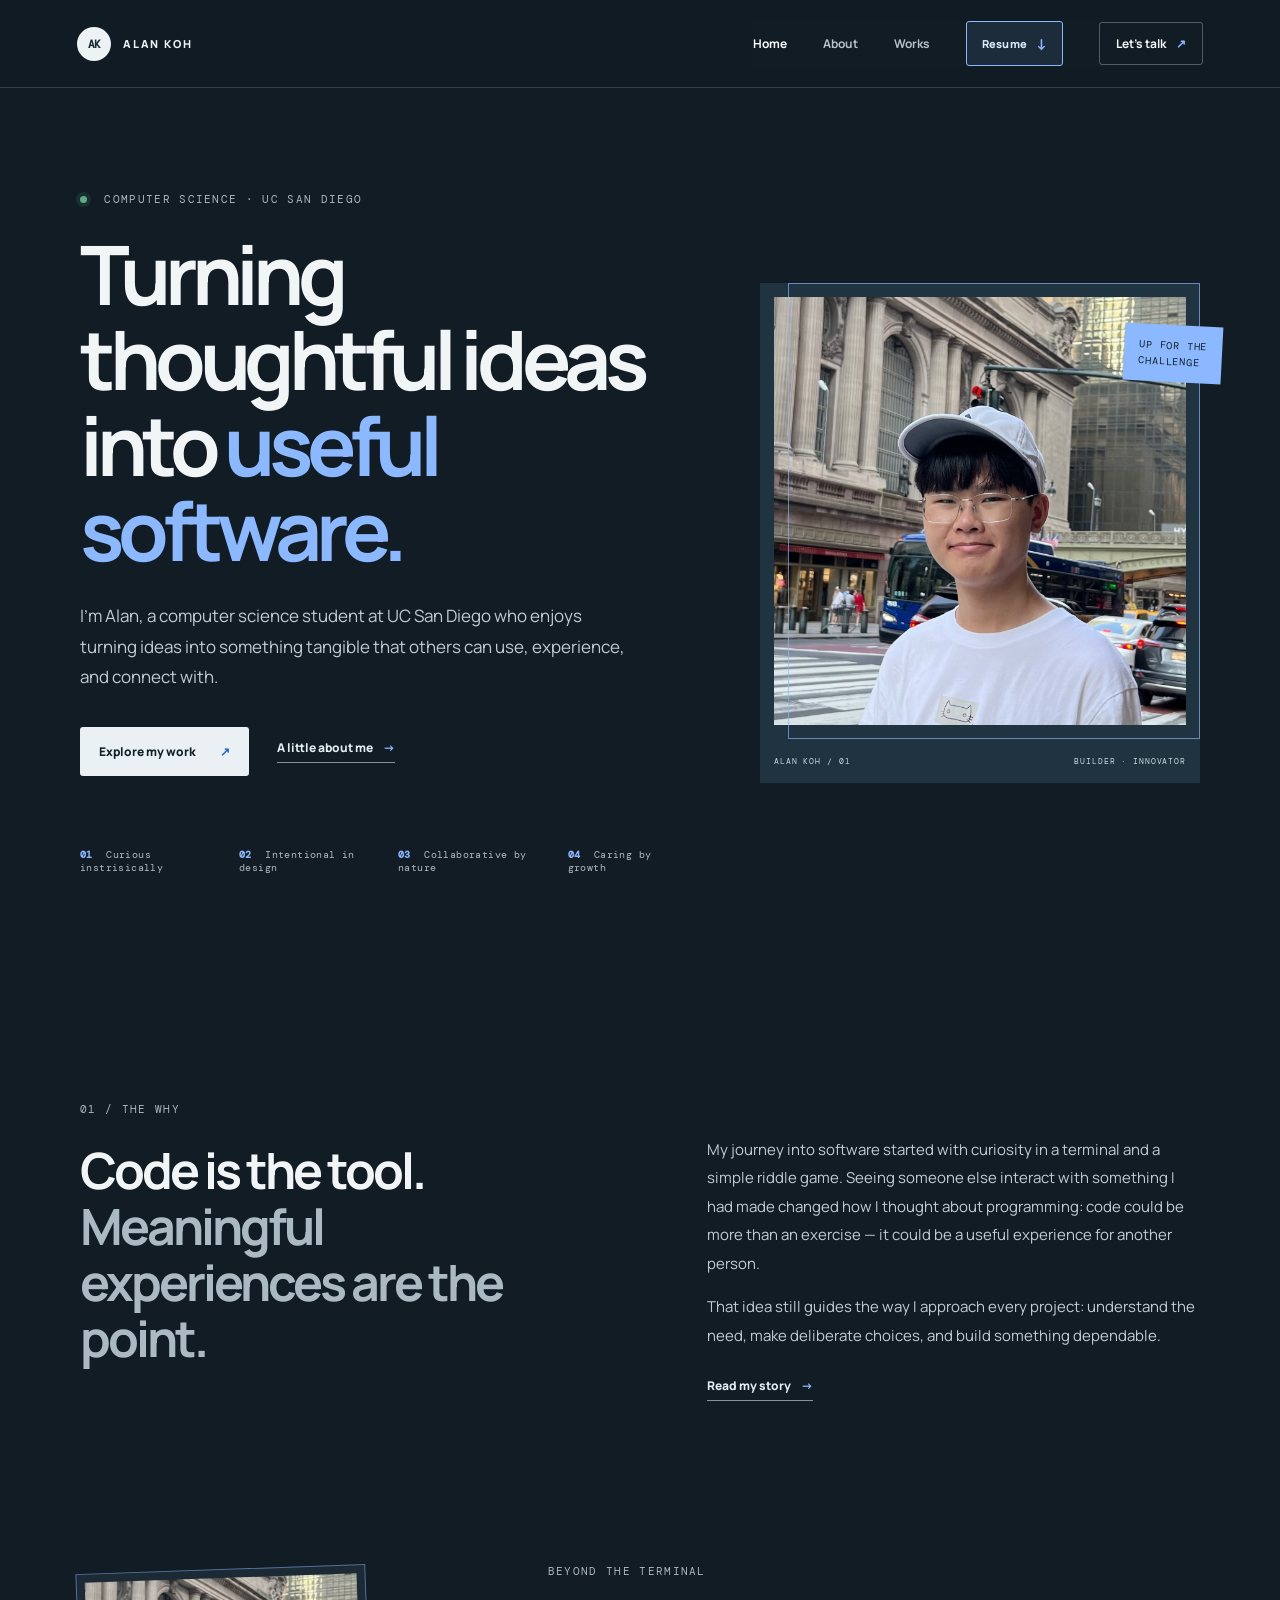
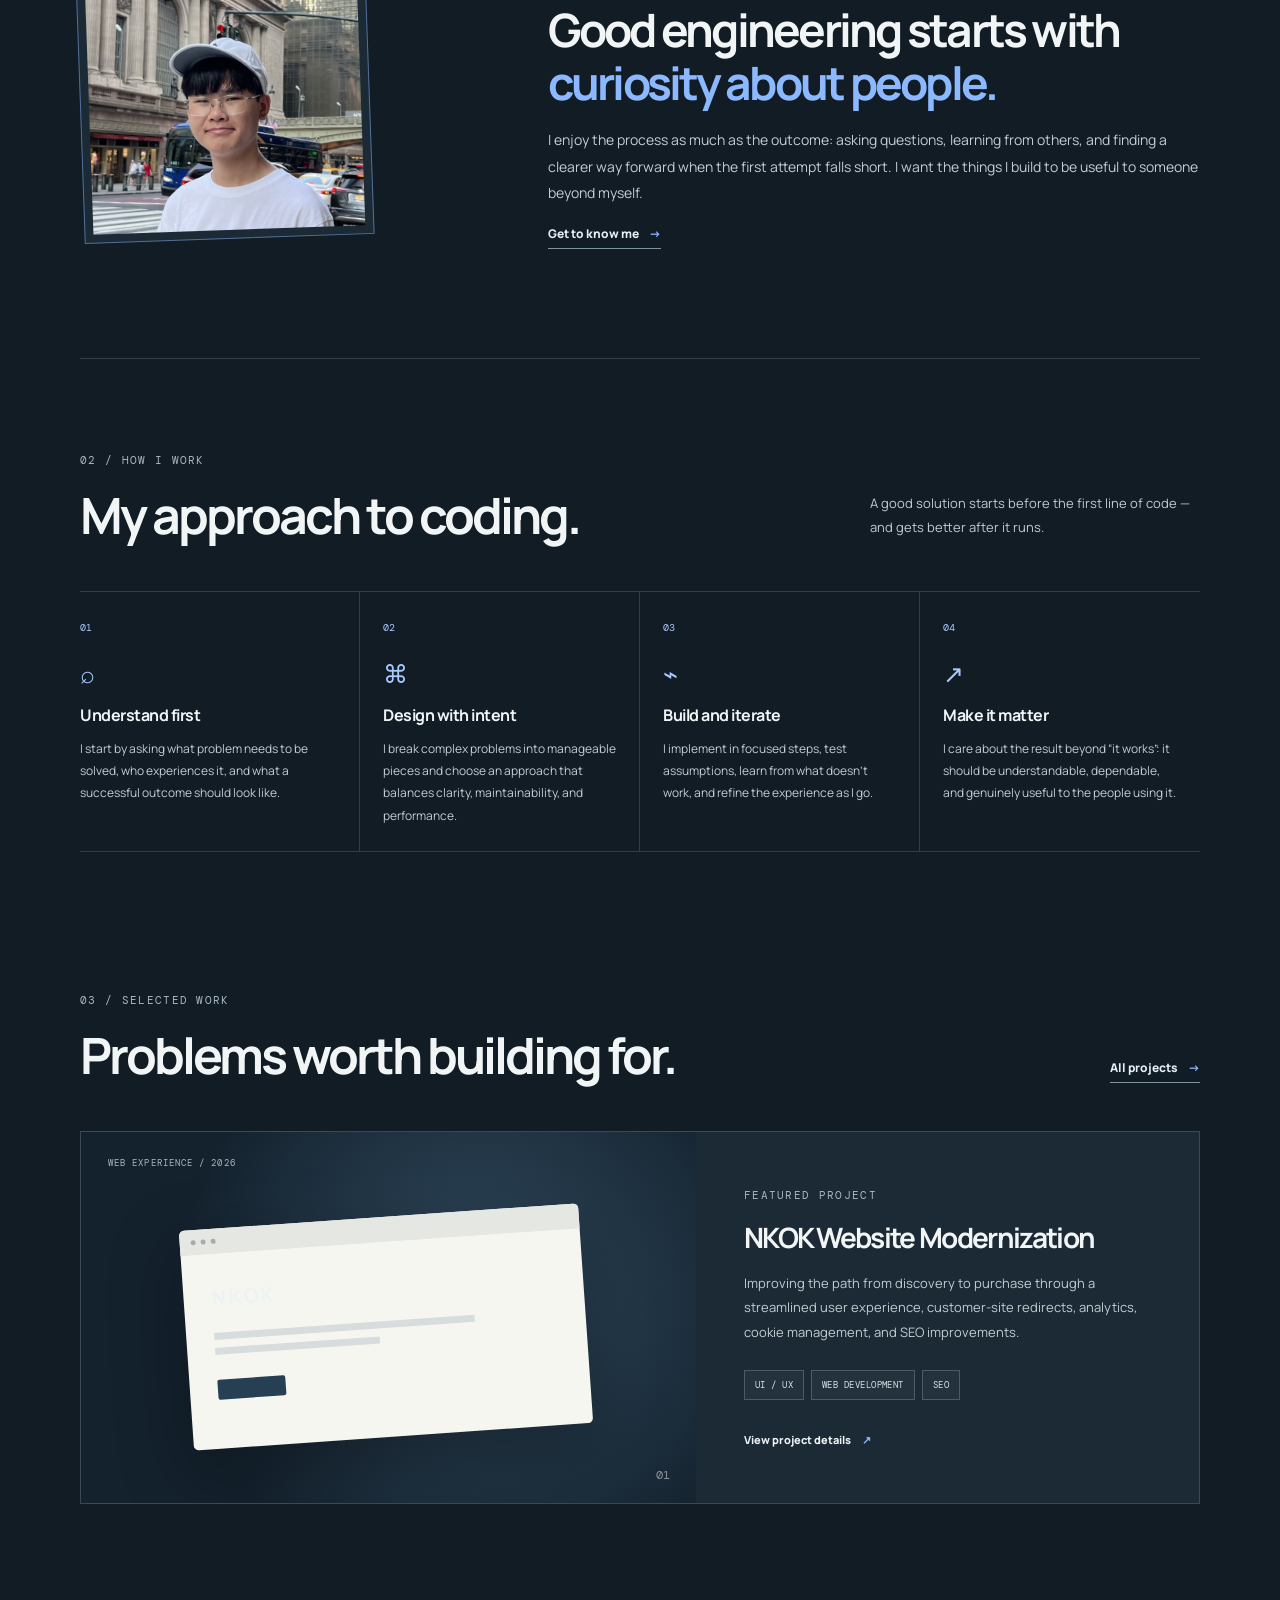
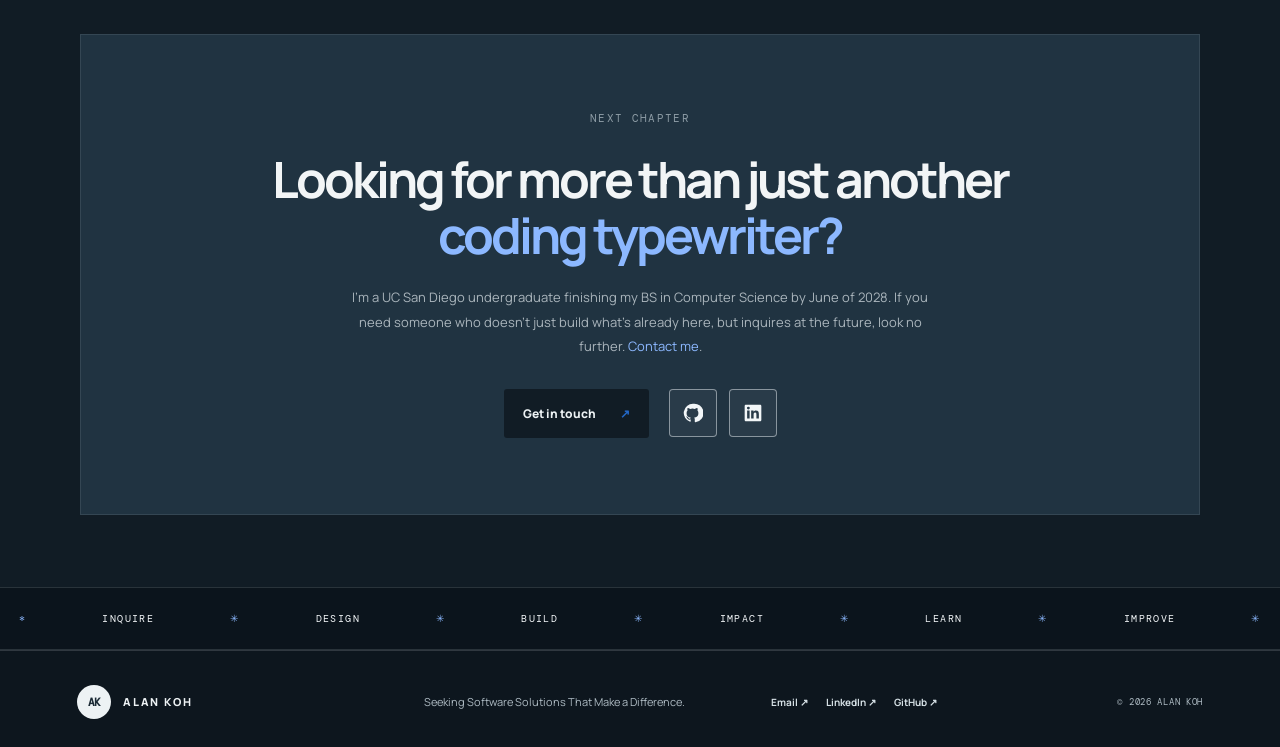
==== index.html @ 373a8d0a "Add files via upload" ====
<!doctype html>
<html lang="en">
<head>
  <meta charset="utf-8">
  <meta name="viewport" content="width=device-width, initial-scale=1">
  <meta name="description" content="Alan Koh — Computer Science student building thoughtful, useful software. Explore selected projects, approach, and experience.">
  <meta name="theme-color" content="#101820">
  <title>Alan Koh — Software Engineer</title>
  <link rel="preconnect" href="https://fonts.googleapis.com">
  <link rel="preconnect" href="https://fonts.gstatic.com" crossorigin>
  <link href="https://fonts.googleapis.com/css2?family=DM+Mono:wght@400;500&family=Manrope:wght@400;500;600;700;800&display=swap" rel="stylesheet">
  <link rel="stylesheet" href="assets/style.css">
  <script defer src="assets/site.js"></script>
</head>
<body>
  <div class="site-shell">
    <header class="site-header">
      <a class="wordmark" href="index.html" aria-label="Alan Koh home"><span class="wordmark-mark">AK</span><span>ALAN KOH</span></a>
      <button class="menu-toggle" aria-label="Toggle navigation" aria-expanded="false"><span></span><span></span></button>
      <nav class="main-nav" aria-label="Main navigation">
        <a class="active" href="index.html">Home</a>
        <a href="about.html">About</a>
        <a href="works.html">Works</a>
        <a class="nav-resume" href="assets/documents/Alan-Koh-Resume.pdf" target="_blank" rel="noreferrer">Resume <span>↓</span></a><a class="nav-contact" href="mailto:alankoh1122@outlook.com">Let’s talk <span>↗</span></a>
      </nav>
    </header>

    <main>
      <section class="hero section-wrap">
        <div class="hero-copy">
          <p class="eyebrow"><span class="status-dot"></span> COMPUTER SCIENCE · UC SAN DIEGO</p>
          <h1>Turning thoughtful ideas into <span class="accent-text">useful software.</span></h1>
          <p class="hero-lede">I’m Alan, a computer science student at UC San Diego who enjoys turning ideas into something tangible that others can use, experience, and connect with.</p>
          <div class="hero-actions">
            <a class="button button-primary" href="works.html">Explore my work <span>↗</span></a>
            <a class="text-link" href="about.html">A little about me <span>→</span></a>
          </div>
          <div class="hero-meta">
            <span><b>01</b> Curious instrisically</span>
            <span><b>02</b> Intentional in design</span>
            <span><b>03</b> Collaborative by nature</span>
            <span><b>04</b> Caring by growth</span>
          </div>
        </div>
        <div class="hero-portrait" aria-label="Portrait of Alan Koh">
          <img src="assets/images/profile.jpeg" alt="Alan Koh, Portrait" fetchpriority="high">
          <div class="portrait-frame"></div>
          <div class="portrait-caption"><span>ALAN KOH / 01</span><span>BUILDER · INNOVATOR</span></div>
          <div class="portrait-stamp">UP FOR THE<br>CHALLENGE</div>
        </div>
      </section>

      <section class="section-wrap intro-grid">
        <div><p class="eyebrow">01 / THE WHY</p><h2>Code is the tool.<br><span class="muted">Meaningful experiences are the point.</span></h2></div>
        <div class="intro-copy"><p>My journey into software started with curiosity in a terminal and a simple riddle game. Seeing someone else interact with something I had made changed how I thought about programming: code could be more than an exercise — it could be a useful experience for another person.</p><p>That idea still guides the way I approach every project: understand the need, make deliberate choices, and build something dependable.</p><a class="text-link" href="about.html">Read my story <span>→</span></a></div>
      </section>

      <section class="section-wrap character-strip">
        <div class="character-photo"><img src="assets/images/profile.jpeg" alt="Alan Koh, portrait" loading="lazy"></div>
        <div class="character-copy"><p class="eyebrow">BEYOND THE TERMINAL</p><h2>Good engineering starts with <span class="accent-text">curiosity about people.</span></h2><p>I enjoy the process as much as the outcome: asking questions, learning from others, and finding a clearer way forward when the first attempt falls short. I want the things I build to be useful to someone beyond myself.</p><a class="text-link" href="about.html">Get to know me <span>→</span></a></div>
      </section>

      <section class="section-wrap approach-section">
        <div class="section-heading"><div><p class="eyebrow">02 / HOW I WORK</p><h2>My approach to coding.</h2></div><p class="section-note">A good solution starts before the first line of code — and gets better after it runs.</p></div>
        <div class="approach-grid">
          <article class="approach-card"><span class="step-number">01</span><div class="step-icon">⌕</div><h3>Understand first</h3><p>I start by asking what problem needs to be solved, who experiences it, and what a successful outcome should look like.</p></article>
          <article class="approach-card"><span class="step-number">02</span><div class="step-icon">⌘</div><h3>Design with intent</h3><p>I break complex problems into manageable pieces and choose an approach that balances clarity, maintainability, and performance.</p></article>
          <article class="approach-card"><span class="step-number">03</span><div class="step-icon">⌁</div><h3>Build and iterate</h3><p>I implement in focused steps, test assumptions, learn from what doesn’t work, and refine the experience as I go.</p></article>
          <article class="approach-card"><span class="step-number">04</span><div class="step-icon">↗</div><h3>Make it matter</h3><p>I care about the result beyond “it works”: it should be understandable, dependable, and genuinely useful to the people using it.</p></article>
        </div>
      </section>

      <section class="section-wrap featured-section">
        <div class="section-heading"><div><p class="eyebrow">03 / SELECTED WORK</p><h2>Problems worth building for.</h2></div><a class="text-link" href="works.html">All projects <span>→</span></a></div>
        <a class="featured-project" href="works.html#nkok">
          <div class="project-visual visual-nkok"><span class="visual-label">WEB EXPERIENCE / 2026</span><div class="browser-window"><div class="browser-bar"><i></i><i></i><i></i></div><div class="browser-content"><span class="browser-logo">NKOK</span><div class="browser-line"></div><div class="browser-line short"></div><div class="browser-button"></div></div></div><span class="visual-index">01</span></div>
          <div class="featured-copy"><p class="eyebrow">FEATURED PROJECT</p><h3>NKOK Website Modernization</h3><p>Improving the path from discovery to purchase through a streamlined user experience, customer-site redirects, analytics, cookie management, and SEO improvements.</p><div class="tag-row"><span>UI / UX</span><span>WEB DEVELOPMENT</span><span>SEO</span></div><span class="project-cta">View project details <b>↗</b></span></div>
        </a>
      </section>

      <section class="section-wrap closing-cta">
        <p class="eyebrow">NEXT CHAPTER</p>
        <h2>Looking for more than just another <span class="accent-text">coding typewriter?</span></h2>
        <p>I'm a UC San Diego undergraduate finishing my BS in Computer Science by June of 2028. If you need someone who doesn't just build what's already here, but inquires at the future, look no further. <span class="accent-text">Contact me</span>.</p>
        <div class="closing-actions">
          <a class="button button-primary" href="mailto:alankoh1122@outlook.com">Get in touch <span>↗</span></a>
          <a class="social-button" href="https://github.com/TheMining2" target="_blank" rel="noopener noreferrer" aria-label="Visit Alan Koh on GitHub" title="GitHub"><svg viewBox="0 0 24 24" aria-hidden="true"><path d="M12 .9a11.1 11.1 0 0 0-3.51 21.63c.55.1.76-.24.76-.54v-2.08c-3.1.67-3.76-1.32-3.76-1.32-.5-1.28-1.23-1.62-1.23-1.62-1.01-.69.08-.68.08-.68 1.12.08 1.71 1.15 1.71 1.15 1 .1.1 2.01 2.65 1.5.1-.72.39-1.22.7-1.5-2.48-.28-5.09-1.24-5.09-5.53 0-1.22.44-2.22 1.15-3-.12-.28-.5-1.42.11-2.96 0 0 .94-.3 3.05 1.15a10.6 10.6 0 0 1 5.55 0c2.11-1.45 3.05-1.15 3.05-1.15.61 1.54.23 2.68.11 2.96.72.78 1.15 1.78 1.15 3 0 4.3-2.61 5.24-5.1 5.52.4.35.75 1.03.75 2.08v3.08c0 .3.2.65.77.54A11.1 11.1 0 0 0 12 .9Z"/></svg></a>
          <a class="social-button" href="https://www.linkedin.com/in/alankoh-b17782332/" target="_blank" rel="noopener noreferrer" aria-label="Visit Alan Koh on LinkedIn" title="LinkedIn"><svg viewBox="0 0 24 24" aria-hidden="true"><path d="M20.45 2H3.55C2.69 2 2 2.68 2 3.52v16.96c0 .84.69 1.52 1.55 1.52h16.9c.86 0 1.55-.68 1.55-1.52V3.52c0-.84-.69-1.52-1.55-1.52ZM7.93 18.7H4.96V9.14h2.97v9.56ZM6.45 7.83a1.72 1.72 0 1 1 .02-3.44 1.72 1.72 0 0 1-.02 3.44ZM19.04 18.7h-2.96v-4.65c0-1.11-.02-2.54-1.55-2.54-1.55 0-1.79 1.21-1.79 2.46v4.73H9.78V9.14h2.84v1.31h.04c.4-.75 1.36-1.55 2.8-1.55 3 0 3.58 1.98 3.58 4.56v5.24Z"/></svg></a>
        </div>
      </section>
      <section class="ticker ticker-bottom" aria-label="Areas of interest"><div class="ticker-track"><i>*</i><span>INQUIRE</span><i>✳</i><span>DESIGN</span><i>✳</i><span>BUILD</span><i>✳</i><span>IMPACT</span><i>✳</i><span>LEARN</span><i>✳</i><span>IMPROVE</span><i>✳</i></div></section>
    </main>

    <footer class="site-footer"><a class="wordmark" href="index.html"><span class="wordmark-mark">AK</span><span>ALAN KOH</span></a><p>Seeking Software Solutions That Make a Difference.</p><div class="footer-links"><a href="mailto:alankoh1122@outlook.com">Email ↗</a><a href="https://www.linkedin.com/in/alankoh-b17782332/" target="_blank" rel="noreferrer">LinkedIn ↗</a><a href="https://github.com/TheMining2" target="_blank" rel="noreferrer">GitHub ↗</a></div><small>© <span data-year></span> ALAN KOH</small></footer>
  </div>
</body>
</html>
---- assets/style.css ----
:root{--ink:#101820;--ink-2:#18232d;--paper:#f2f1ed;--paper-2:#e8e8e2;--white:#fffefa;--muted:#777f84;--line:rgba(16,24,32,.14);--blue:#5a9cff;--blue-dark:#2468c7;--mint:#a8d8cc;--mono:"DM Mono",monospace;--sans:"Manrope",sans-serif}
*{box-sizing:border-box}html{scroll-behavior:smooth}body{margin:0;background:var(--paper);color:var(--ink);font-family:var(--sans);-webkit-font-smoothing:antialiased}a{color:inherit;text-decoration:none}.site-shell{overflow:hidden}.site-header{height:88px;padding:0 max(6vw,24px);display:flex;align-items:center;justify-content:space-between;border-bottom:1px solid var(--line);position:relative;z-index:10}.wordmark{display:flex;align-items:center;gap:12px;font-size:11px;font-weight:800;letter-spacing:.17em}.wordmark-mark{width:34px;height:34px;border-radius:50%;display:grid;place-items:center;background:var(--ink);color:var(--white);font-family:var(--mono);font-size:11px;letter-spacing:-.08em}.main-nav{display:flex;align-items:center;gap:36px;font-size:12px;font-weight:700}.main-nav>a{color:#737b80;transition:color .2s}.main-nav>a:hover,.main-nav>a.active{color:var(--ink)}.main-nav .nav-contact{color:var(--ink);border:1px solid var(--line);padding:12px 16px;border-radius:3px}.nav-contact span{color:var(--blue-dark);margin-left:8px}.menu-toggle{display:none;background:none;border:0;padding:8px}.section-wrap{width:min(1120px,88vw);margin-inline:auto}.hero{min-height:650px;padding:104px 0 100px;display:grid;grid-template-columns:1.1fr .9fr;align-items:center;gap:40px}.eyebrow{font:11px var(--mono);letter-spacing:.12em;color:#788187;margin:0 0 26px}.status-dot{display:inline-block;width:7px;height:7px;border-radius:50%;background:#60aa87;margin-right:9px;box-shadow:0 0 0 4px rgba(96,170,135,.13)}h1,h2,h3,p{margin-top:0}.hero h1,.page-hero h1{font-size:clamp(48px,6.6vw,82px);line-height:1.04;letter-spacing:-.075em;font-weight:700;max-width:720px;margin:0 0 28px}.accent-text{color:var(--blue-dark)}.hero-lede,.page-lede{font-size:17px;line-height:1.8;color:#626c72;max-width:550px;margin-bottom:34px}.hero-actions{display:flex;align-items:center;gap:28px}.button{display:inline-flex;align-items:center;gap:24px;padding:16px 19px;font-size:12px;font-weight:800;border-radius:3px;transition:transform .2s,background .2s}.button:hover{transform:translateY(-2px)}.button-primary{background:var(--ink);color:var(--white)}.button-primary span{color:var(--blue)}.text-link{font-size:12px;font-weight:800;border-bottom:1px solid #aab0b2;padding-bottom:6px}.text-link span{color:var(--blue-dark);margin-left:8px}.hero-meta{display:flex;gap:26px;margin-top:72px;color:#81898d;font:10px var(--mono);letter-spacing:.04em}.hero-meta b{color:var(--blue-dark);margin-right:7px}.hero-art{height:410px;position:relative;display:grid;place-items:center;background:var(--ink);border-radius:2px;overflow:hidden}.hero-art:before{content:"";position:absolute;inset:0;background:linear-gradient(135deg,transparent 45%,rgba(90,156,255,.13)),radial-gradient(circle at 50% 50%,#263c4e 0,transparent 55%)}.art-orbit{position:absolute;border:1px solid rgba(168,216,204,.3);border-radius:50%;transform:rotate(-28deg)}.orbit-one{width:290px;height:160px}.orbit-two{width:350px;height:230px;transform:rotate(48deg);border-color:rgba(90,156,255,.38)}.art-core{width:145px;height:145px;border-radius:50%;background:var(--paper);display:flex;flex-direction:column;align-items:center;justify-content:center;z-index:1;box-shadow:0 0 70px rgba(90,156,255,.18)}.art-core span{font-size:42px;letter-spacing:-.1em;font-weight:800}.art-core small{font:8px var(--mono);letter-spacing:.08em;color:#7b858a;margin-top:8px}.art-chip{position:absolute;color:#dbe7f4;border:1px solid rgba(255,255,255,.2);background:rgba(255,255,255,.06);padding:9px 12px;font:10px var(--mono);letter-spacing:.1em;z-index:2}.chip-top{top:48px;left:48px}.chip-right{right:32px;top:48%}.chip-bottom{bottom:42px;left:50px}.art-cross{position:absolute;right:52px;bottom:38px;color:var(--mint);font-size:24px}.ticker{background:var(--ink);color:#dfe8ed;overflow:hidden;padding:19px 0}.ticker-track{display:flex;align-items:center;justify-content:space-around;gap:36px;white-space:nowrap;font:10px var(--mono);letter-spacing:.14em}.ticker i{font-style:normal;color:var(--blue)}.intro-grid{padding:128px 0;display:grid;grid-template-columns:1fr 1fr;gap:12%}.intro-grid h2,.section-heading h2,.closing-cta h2,.about-note h2,.work-end h2{font-size:clamp(34px,4vw,50px);line-height:1.12;letter-spacing:-.06em;margin:0}.muted{color:#a1a8aa}.intro-copy{padding-top:34px}.intro-copy p,.story-body p,.about-note>p{font-size:15px;line-height:1.95;color:#606b71}.intro-copy .text-link{display:inline-block;margin-top:12px}.approach-section{padding:94px 0 116px;border-top:1px solid var(--line)}.section-heading{display:flex;align-items:end;justify-content:space-between;gap:40px;margin-bottom:48px}.section-heading .eyebrow{margin-bottom:20px}.section-note{max-width:330px;color:#788187;font-size:13px;line-height:1.8;margin:0 0 4px}.approach-grid{display:grid;grid-template-columns:repeat(4,1fr);border-top:1px solid var(--line);border-bottom:1px solid var(--line)}.approach-card{position:relative;padding:28px 23px 32px 0;min-height:250px;border-right:1px solid var(--line)}.approach-card:not(:first-child){padding-left:23px}.approach-card:last-child{border-right:0}.step-number{font:10px var(--mono);color:var(--blue-dark)}.step-icon{font-size:25px;color:var(--blue-dark);margin:30px 0 18px}.approach-card h3{font-size:16px;letter-spacing:-.03em;margin-bottom:12px}.approach-card p{font-size:12px;line-height:1.85;color:#737d82;margin:0}.featured-section{padding:25px 0 130px}.featured-project{display:grid;grid-template-columns:1.1fr .9fr;background:var(--white);border:1px solid var(--line);transition:transform .25s,box-shadow .25s}.featured-project:hover{transform:translateY(-4px);box-shadow:0 18px 50px rgba(16,24,32,.08)}.project-visual,.work-art{min-height:360px;position:relative;overflow:hidden;background:#172735}.visual-label{position:absolute;top:25px;left:27px;color:#a8b7c3;font:9px var(--mono);letter-spacing:.12em}.visual-index{position:absolute;right:26px;bottom:20px;color:rgba(255,255,255,.5);font:12px var(--mono)}.visual-nkok{background:radial-gradient(circle at 65% 45%,#314b60,#14222e 68%)}.browser-window{position:absolute;width:65%;height:220px;left:17%;top:23%;background:#f6f6f1;border-radius:5px;box-shadow:0 24px 70px rgba(0,0,0,.35);transform:rotate(-4deg)}.browser-bar{height:25px;background:#e5e7e3;border-radius:5px 5px 0 0;display:flex;align-items:center;gap:5px;padding-left:11px}.browser-bar i{width:5px;height:5px;border-radius:50%;background:#a6adae}.browser-content{padding:30px 28px}.browser-logo{font-size:20px;font-weight:800;letter-spacing:.12em}.browser-line{height:7px;width:76%;background:#d7dddc;margin-top:22px}.browser-line.short{width:48%;margin-top:8px}.browser-button{width:68px;height:20px;background:#263f52;margin-top:25px;border-radius:2px}.featured-copy{padding:56px 48px;display:flex;flex-direction:column;align-items:flex-start;justify-content:center}.featured-copy .eyebrow{margin-bottom:16px}.featured-copy h3{font-size:28px;letter-spacing:-.06em;margin-bottom:15px}.featured-copy>p:not(.eyebrow){font-size:13px;line-height:1.9;color:#6f797e}.tag-row{display:flex;flex-wrap:wrap;gap:7px;margin:12px 0 28px}.tag-row span,.skill-pills span{font:9px var(--mono);letter-spacing:.05em;padding:8px 10px;border:1px solid var(--line);color:#667177}.project-cta{font-size:11px;font-weight:800;margin-top:4px}.project-cta b{color:var(--blue-dark);margin-left:9px}.closing-cta{background:var(--ink);color:var(--white);padding:76px 8%;margin-bottom:100px;text-align:center}.closing-cta .eyebrow{color:#8d9ca5}.closing-cta h2{max-width:750px;margin:0 auto 22px}.closing-cta .accent-text{color:var(--blue)}.closing-cta>p:not(.eyebrow){max-width:590px;margin:0 auto 30px;color:#aab5bc;font-size:13px;line-height:1.9}.closing-cta .button{background:var(--paper);color:var(--ink)}.site-footer{border-top:1px solid var(--line);padding:34px max(6vw,24px) 28px;display:grid;grid-template-columns:1fr 1fr 1fr auto;align-items:center;gap:20px}.site-footer>p{font-size:11px;color:#8a9295;margin:0}.footer-links{display:flex;gap:18px;font-size:10px;font-weight:700}.footer-links a:hover{color:var(--blue-dark)}.site-footer small{font:9px var(--mono);color:#92999b;letter-spacing:.08em}
.page-hero{padding:110px 0 90px;border-bottom:1px solid var(--line)}.page-hero h1{font-size:clamp(54px,7vw,88px);margin-bottom:24px}.page-lede{max-width:610px;margin-bottom:0}.about-story{padding:110px 0;display:grid;grid-template-columns:.55fr 1.45fr;gap:12%}.story-mark{font-size:74px;letter-spacing:-.12em;font-weight:800;color:var(--blue-dark);margin:50px 0 20px}.story-mark span{color:#a4b4bb}.mono-note{font:10px/1.8 var(--mono);letter-spacing:.1em;color:#8a9499}.story-body h2{font-size:38px;letter-spacing:-.06em;line-height:1.2;margin:0 0 28px}.story-body p{max-width:700px}.timeline-section{padding:85px 0 115px;border-top:1px solid var(--line)}.timeline{border-top:1px solid var(--line)}.timeline-item{display:grid;grid-template-columns:180px 1fr 12px;gap:35px;padding:30px 0;border-bottom:1px solid var(--line);position:relative}.timeline-date{font:10px var(--mono);color:var(--blue-dark);padding-top:5px}.timeline-item h3{font-size:17px;margin:0 0 7px}.timeline-role{font-size:11px!important;color:#68747a!important;margin-bottom:10px!important}.timeline-item p{font-size:12px;line-height:1.8;color:#7b858a;max-width:650px;margin:0}.timeline-dot{width:8px;height:8px;border-radius:50%;background:var(--blue);margin-top:7px}.skills-section{padding:0 0 110px}.skills-layout{display:grid;grid-template-columns:repeat(3,1fr);gap:40px;border-top:1px solid var(--line);padding-top:28px}.skill-group h3{font:11px var(--mono);color:#7a858a;margin-bottom:20px}.skill-pills{display:flex;flex-wrap:wrap;gap:8px}.about-note{padding:65px 0;border-top:1px solid var(--line);border-bottom:1px solid var(--line);display:grid;grid-template-columns:1fr 1fr;gap:12%;align-items:center}.about-note>p{margin:0}.compact{margin-top:90px;padding:58px 8%}.compact h2{font-size:38px;margin-bottom:26px}.compact .button{margin-top:5px}
.work-list{padding:55px 0 100px}.work-card{display:grid;grid-template-columns:.92fr 1.08fr;background:var(--white);border:1px solid var(--line);margin-bottom:28px;scroll-margin-top:25px}.work-art{min-height:420px}.work-content{padding:44px 48px}.work-kicker{display:flex;justify-content:space-between;gap:20px;font:9px var(--mono);letter-spacing:.1em;color:var(--blue-dark);margin-bottom:20px}.work-content h2{font-size:29px;letter-spacing:-.06em;margin-bottom:14px}.work-summary{font-size:13px;line-height:1.85;color:#6c777d;margin-bottom:28px}.detail-block h3{font:10px var(--mono);letter-spacing:.1em;color:#7b858a;margin-bottom:12px}.detail-block ul{padding-left:18px;margin:0;color:#68747a;font-size:12px;line-height:1.9}.detail-block li{padding-left:4px;margin-bottom:6px}.work-content .tag-row{margin:24px 0 12px}.project-footnote{font-size:10px;line-height:1.7;color:#92999b;margin:12px 0 0}.visual-data{background:radial-gradient(circle at 55% 50%,#344e60,#152430 68%)}.data-graphic{position:absolute;left:12%;right:12%;top:24%;height:220px;border-left:1px solid rgba(255,255,255,.4);border-bottom:1px solid rgba(255,255,255,.4);background:repeating-linear-gradient(0deg,transparent 0 43px,rgba(255,255,255,.07) 44px 45px),repeating-linear-gradient(90deg,transparent 0 55px,rgba(255,255,255,.06) 56px 57px)}.data-curve{position:absolute;left:4%;top:22%;width:90%;height:55%;border-top:3px solid var(--blue);border-radius:50%;transform:rotate(-13deg);filter:drop-shadow(0 0 8px rgba(90,156,255,.4))}.data-point{position:absolute;width:9px;height:9px;background:var(--mint);border-radius:50%;box-shadow:0 0 0 5px rgba(168,216,204,.12)}.p1{left:17%;top:60%}.p2{left:38%;top:42%}.p3{left:62%;top:49%}.p4{left:82%;top:23%}.data-caption{position:absolute;bottom:-35px;left:0;color:#aab8c0;font:8px var(--mono);letter-spacing:.1em}.visual-code{background:#17212b;display:grid;place-items:center}.terminal-card{width:72%;background:#0d151c;border:1px solid #3b4b57;box-shadow:0 25px 65px rgba(0,0,0,.35);transform:rotate(2deg)}.terminal-top{padding:12px 16px;border-bottom:1px solid #293844;display:flex;justify-content:space-between;color:#82949f;font:9px var(--mono)}.terminal-card pre{padding:22px 25px;color:#d4e2e8;font:12px/2 var(--mono);white-space:pre-wrap}.code-muted{color:#95a4ac}.code-blue{color:#78b4ff}.code-cursor{color:var(--mint)}.visual-bingo{background:radial-gradient(circle at 50% 50%,#334d5c,#16232d 70%);display:grid;place-items:center}.bingo-board{width:245px;height:245px;display:grid;grid-template-columns:repeat(5,1fr);gap:5px;transform:rotate(-5deg);padding:9px;background:#e9ece7;box-shadow:0 25px 55px rgba(0,0,0,.3)}.bingo-board span,.bingo-board b{display:grid;place-items:center;background:#d5e0df;color:#243744;font:13px var(--mono);font-weight:500}.bingo-board span{background:#263f52;color:white}.bingo-board b{font-size:11px}.bingo-board b:nth-of-type(3){background:#8bb8bc;color:#10202a}.work-end{padding:25px 0 110px}.work-end h2{margin-bottom:18px}.work-end>p:not(.eyebrow){font-size:13px;color:#737d82;line-height:1.8;max-width:560px}.work-end .text-link{display:inline-block;margin-top:12px}
@media(max-width:800px){.site-header{height:72px}.menu-toggle{display:flex;flex-direction:column;gap:5px}.menu-toggle span{width:22px;height:1px;background:var(--ink)}.main-nav{display:none;position:absolute;top:71px;left:0;right:0;padding:25px 6vw 30px;background:var(--paper);border-bottom:1px solid var(--line);flex-direction:column;align-items:flex-start;gap:22px}.main-nav.open{display:flex}.hero{padding:75px 0;grid-template-columns:1fr;gap:55px}.hero-art{height:330px}.hero-meta{margin-top:48px}.intro-grid,.about-note{grid-template-columns:1fr;gap:30px;padding:85px 0}.intro-copy{padding-top:0}.approach-grid{grid-template-columns:repeat(2,1fr)}.approach-card:nth-child(2){border-right:0}.approach-card:nth-child(3){padding-left:0;border-top:1px solid var(--line)}.approach-card:nth-child(4){border-top:1px solid var(--line)}.featured-project,.work-card{grid-template-columns:1fr}.project-visual{min-height:320px}.featured-copy,.work-content{padding:36px 30px}.site-footer{grid-template-columns:1fr 1fr}.site-footer>p{grid-column:1/-1;grid-row:2}.footer-links{grid-column:1/-1;grid-row:3}.site-footer small{grid-column:2;grid-row:1;text-align:right}.about-story{grid-template-columns:1fr;gap:20px;padding:80px 0}.story-mark{margin:10px 0}.mono-note{display:none}.timeline-item{grid-template-columns:115px 1fr 10px;gap:15px}.skills-layout{grid-template-columns:1fr;gap:28px}.page-hero{padding:80px 0 65px}.work-art{min-height:330px}}
@media(max-width:480px){.section-wrap{width:88vw}.hero h1,.page-hero h1{font-size:49px}.hero-lede,.page-lede{font-size:14px}.hero-actions{align-items:flex-start;flex-direction:column;gap:20px}.hero-art{height:285px}.orbit-one{width:235px}.orbit-two{width:285px}.art-core{width:120px;height:120px}.art-core span{font-size:34px}.chip-top{left:20px;top:25px}.chip-bottom{left:20px;bottom:25px}.chip-right{right:15px}.art-cross{right:25px;bottom:25px}.hero-meta{gap:12px;flex-direction:column}.ticker-track{justify-content:flex-start;padding-left:20px}.section-heading{align-items:flex-start;flex-direction:column;gap:20px}.approach-grid{grid-template-columns:1fr}.approach-card,.approach-card:not(:first-child){padding:24px 0;border-right:0;border-top:1px solid var(--line);min-height:0}.approach-card:first-child{border-top:0}.step-icon{margin:18px 0 10px}.featured-section{padding-bottom:85px}.closing-cta{padding:55px 7%;margin-bottom:70px}.closing-cta h2{font-size:34px}.site-footer{padding-top:28px}.footer-links{flex-wrap:wrap}.timeline-item{grid-template-columns:1fr 10px;gap:6px}.timeline-date{grid-column:1/-1}.timeline-item>div:nth-child(2){grid-column:1}.timeline-dot{grid-column:2;grid-row:2}.story-body h2{font-size:32px}.work-content h2{font-size:25px}.work-kicker{font-size:8px}.bingo-board{width:220px;height:220px}}

/* High-contrast hybrid theme: editorial structure + technical details */
:root{--ink:#edf2f4;--ink-2:#dce5e9;--paper:#111c25;--paper-2:#1b2a35;--white:#1b2a35;--muted:#b8c5cc;--line:rgba(226,237,242,.16);--blue:#8cb8ff;--blue-dark:#8cb8ff;--mint:#a8d8cc}
body{background:var(--paper);color:var(--ink)}
.site-header{background:rgba(17,28,37,.96)}
.main-nav>a{color:#b6c2c9}.main-nav>a:hover,.main-nav>a.active{color:#fff}
.main-nav .nav-contact{color:#f5f8f9;border-color:rgba(226,237,242,.3)}
.nav-resume{display:inline-flex;align-items:center;gap:9px;padding:11px 15px;border:1px solid var(--blue);border-radius:3px;color:#dceaff!important;background:rgba(140,184,255,.1);font-size:11px;font-weight:800;letter-spacing:.02em;transition:background .18s,border-color .18s}
.nav-resume:hover{background:rgba(140,184,255,.2);border-color:#b5d1ff}
.nav-resume span{font-size:15px;color:var(--blue)}
.eyebrow{color:#a8b7c1}.hero-lede,.page-lede{color:#c1cbd1}.hero-meta{color:#aebbc3}.hero-meta b{color:var(--blue)}
h1,h2,h3{color:#f2f5f6}.muted{color:#aab9c2}.intro-copy p,.story-body p,.about-note>p{color:#c2cdd3;line-height:1.9}
.section-note,.timeline-item p,.work-summary,.work-end>p:not(.eyebrow){color:#bfccd2}.timeline-role{color:#b7c5cc!important}.mono-note,.project-footnote{color:#aab8c0}.timeline-date,.work-kicker,.skill-group h3{color:#a9caff}
.text-link{color:#e4edf2;border-color:#8094a2}.text-link:hover{color:var(--blue)}
.button{background:#eaf0f3;color:#12202a}.button-primary{background:#eaf0f3;color:#12202a}.button-primary span{color:#2468c7}
.featured-project,.work-card{background:#1b2a35;border-color:rgba(226,237,242,.16)}
.featured-copy p:not(.eyebrow),.work-content p:not(.eyebrow){color:#c3cdd2}
.tag-row span,.skill-pills span{border-color:rgba(226,237,242,.22);color:#d7e2e7;background:rgba(255,255,255,.035)}
.approach-card p{color:#c2cdd3}.step-number,.step-icon{color:#a9caff}
.site-footer{background:#0d161e}.site-footer>p,.site-footer small{color:#aebbc3}.footer-links a{color:#d5e0e5}
.menu-toggle span{background:#eef3f5}.main-nav{background:#111c25}.closing-cta{background:#203341;border:1px solid rgba(226,237,242,.1)}
/* Portraits are framed as real people, not decorative stock art. */
.hero-portrait{height:500px;max-width:440px;justify-self:end;width:100%;position:relative;background:#203341;padding:14px 14px 58px;isolation:isolate}
.hero-portrait img{width:100%;height:100%;object-fit:cover;object-position:center 34%;display:block;filter:saturate(.86);position:relative;z-index:1}
.portrait-frame{position:absolute;inset:0 0 44px 28px;border:1px solid rgba(140,184,255,.65);z-index:2;pointer-events:none}
.portrait-caption{position:absolute;left:14px;right:14px;bottom:17px;display:flex;justify-content:space-between;gap:12px;color:#c9d7df;font:8px var(--mono);letter-spacing:.11em}
.portrait-stamp{position:absolute;right:-22px;top:42px;background:#8cb8ff;color:#10202b;padding:13px 15px;font:10px/1.55 var(--mono);letter-spacing:.08em;z-index:3;transform:rotate(3deg)}
.character-strip{display:grid;grid-template-columns:.72fr 1.28fr;gap:9%;align-items:center;padding:35px 0 115px}
.character-photo{height:270px;max-width:290px;overflow:hidden;border:1px solid rgba(140,184,255,.5);padding:8px;background:#1b2a35;transform:rotate(-2deg)}
.character-photo img{width:100%;height:100%;object-fit:cover;object-position:center 38%;display:block;filter:saturate(.78)}
.character-copy h2{font-size:clamp(30px,4vw,46px);line-height:1.14;letter-spacing:-.06em;max-width:620px;margin-bottom:18px}
.character-copy>p:not(.eyebrow){max-width:650px;color:#c2cdd3;line-height:1.9;font-size:14px}
.about-photo{height:360px;max-width:320px;position:relative;padding:10px;background:#203341;border:1px solid rgba(140,184,255,.5);margin-top:8px}
.about-photo img{width:100%;height:100%;object-fit:cover;object-position:center 35%;display:block;filter:saturate(.82)}
.about-photo span{position:absolute;bottom:20px;left:20px;background:rgba(13,22,30,.86);padding:8px 10px;color:#e7eef2;font:8px var(--mono);letter-spacing:.1em}
/* Keep motion deliberately quiet and respect reduced-motion preferences. */
html{scroll-behavior:smooth}
.button,.featured-project,.nav-resume{transition:background-color .18s ease,border-color .18s ease,transform .18s ease}
.button:hover{transform:translateY(-1px)}
.featured-project:hover{transform:translateY(-2px);box-shadow:0 14px 34px rgba(0,0,0,.16)}
@media(max-width:800px){.hero-portrait{justify-self:center;height:430px;max-width:430px}.character-strip{grid-template-columns:1fr;gap:30px;padding:15px 0 85px}.character-photo{height:250px;width:240px}.about-photo{max-width:360px;height:350px}.nav-resume{padding:9px 12px}}
@media(max-width:480px){.hero-portrait{height:360px;max-width:340px}.portrait-stamp{right:-8px;top:28px}.portrait-caption{font-size:7px}.about-photo{height:320px}.character-copy h2{font-size:33px}}
@media(prefers-reduced-motion:reduce){html{scroll-behavior:auto}*,*::before,*::after{transition:none!important;animation:none!important;scroll-behavior:auto!important}}
@media(min-width:801px){.about-story{grid-template-columns:.78fr 1.22fr}.about-photo{grid-column:1;grid-row:1}.story-aside{grid-column:1;grid-row:2}.story-body{grid-column:2;grid-row:1 / span 2}}
@media(max-width:800px){.about-photo,.story-aside,.story-body{grid-column:1;grid-row:auto}}

/* Homepage closing links and the repositioned, high-contrast interest ticker. */
.closing-cta{margin-bottom:0}
.closing-actions{display:flex;justify-content:center;align-items:center;gap:12px;flex-wrap:wrap}
.closing-actions .button{margin-right:8px}
.social-button{width:48px;height:48px;display:inline-grid;place-items:center;border:1px solid rgba(234,240,243,.5);border-radius:4px;color:#f2f6f8;background:rgba(255,255,255,.045);transition:background-color .18s ease,border-color .18s ease}
.social-button svg{width:20px;height:20px;fill:currentColor}
.social-button:hover{background:#2468c7;border-color:#8cb8ff}
.ticker-bottom{margin-top:72px;background:#0b141c;color:#f4f7f9;border-top:1px solid rgba(226,237,242,.14);border-bottom:1px solid rgba(226,237,242,.14);padding:24px 0}
.ticker-bottom .ticker-track{color:#f4f7f9;gap:38px}
.ticker-bottom .ticker-track span{color:#f4f7f9}
.ticker-bottom .ticker-track i{color:#8cb8ff}
@media(max-width:800px){.closing-actions{gap:10px}.ticker-bottom{margin-top:58px}.ticker-bottom .ticker-track{justify-content:flex-start;padding-left:20px}}


/* Tighter rhythm and a larger, grouped About-page portrait column. */
.approach-card{min-height:210px;padding-top:22px;padding-bottom:24px}
.step-icon{margin:20px 0 13px}
.timeline-item{padding:20px 0;gap:25px}
.work-card{margin-bottom:20px}
.detail-block li{margin-bottom:3px}
.about-story{grid-template-columns:minmax(0,.92fr) minmax(0,1.08fr);gap:7%;align-items:start}
.about-left-column{grid-column:1;grid-row:1;display:flex;flex-direction:column;align-items:stretch;gap:14px;min-width:0}
.about-photo{width:100%;max-width:none;height:500px;margin:0;padding:10px}
.about-photo img{object-position:center 35%}
.story-aside{padding-top:0}
.story-aside .eyebrow{margin-bottom:8px}
.story-mark{font-size:56px;margin:0 0 4px}
.mono-note{margin-bottom:0}
.story-body{grid-column:2;grid-row:1;min-width:0}
.story-body h2{margin-bottom:22px}
.story-body p{margin-bottom:18px}
@media(max-width:800px){
  .about-story{grid-template-columns:1fr;gap:28px}
  .about-left-column,.story-body{grid-column:1;grid-row:auto}
  .about-photo{height:min(520px,115vw);max-width:440px}
  .story-aside{display:block}
  .timeline-item{padding:17px 0;gap:15px}
  .approach-card{min-height:0}
}
@media(max-width:480px){.about-photo{height:115vw;max-height:430px}.story-mark{font-size:48px}}
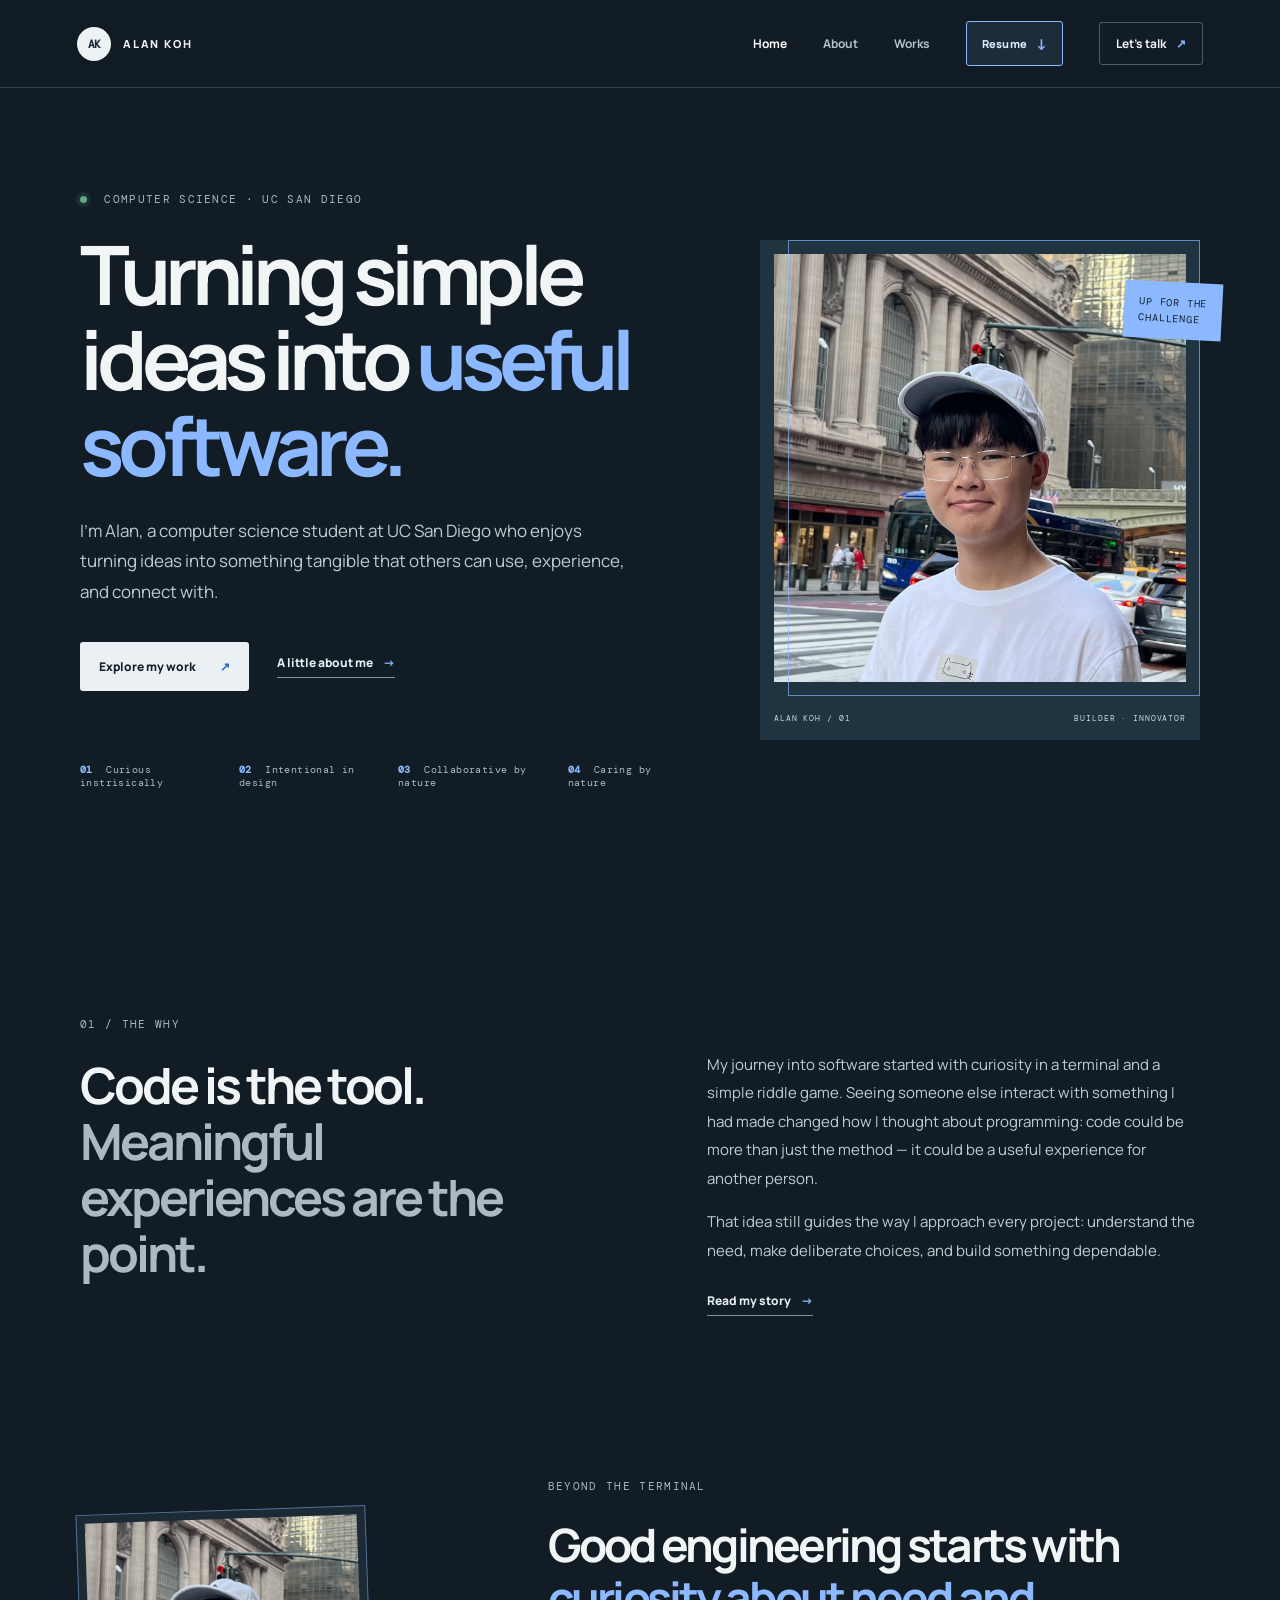
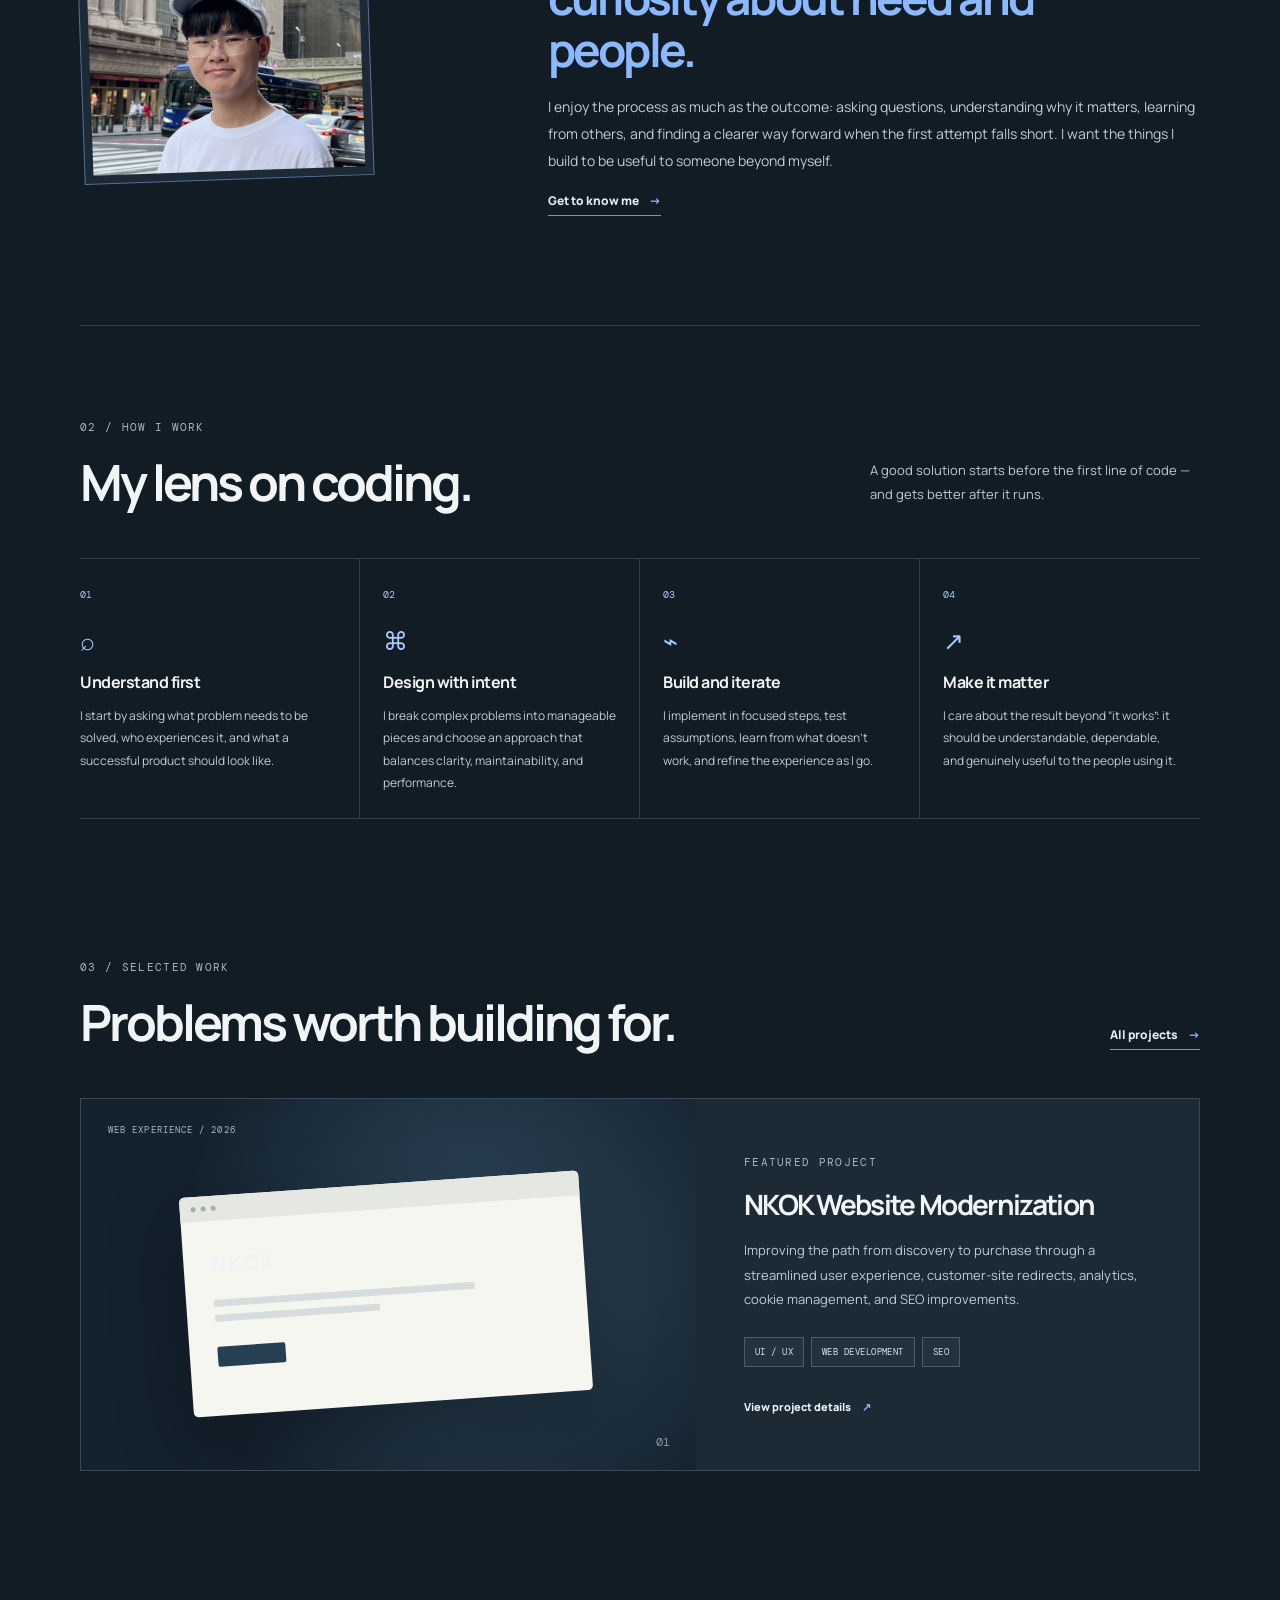
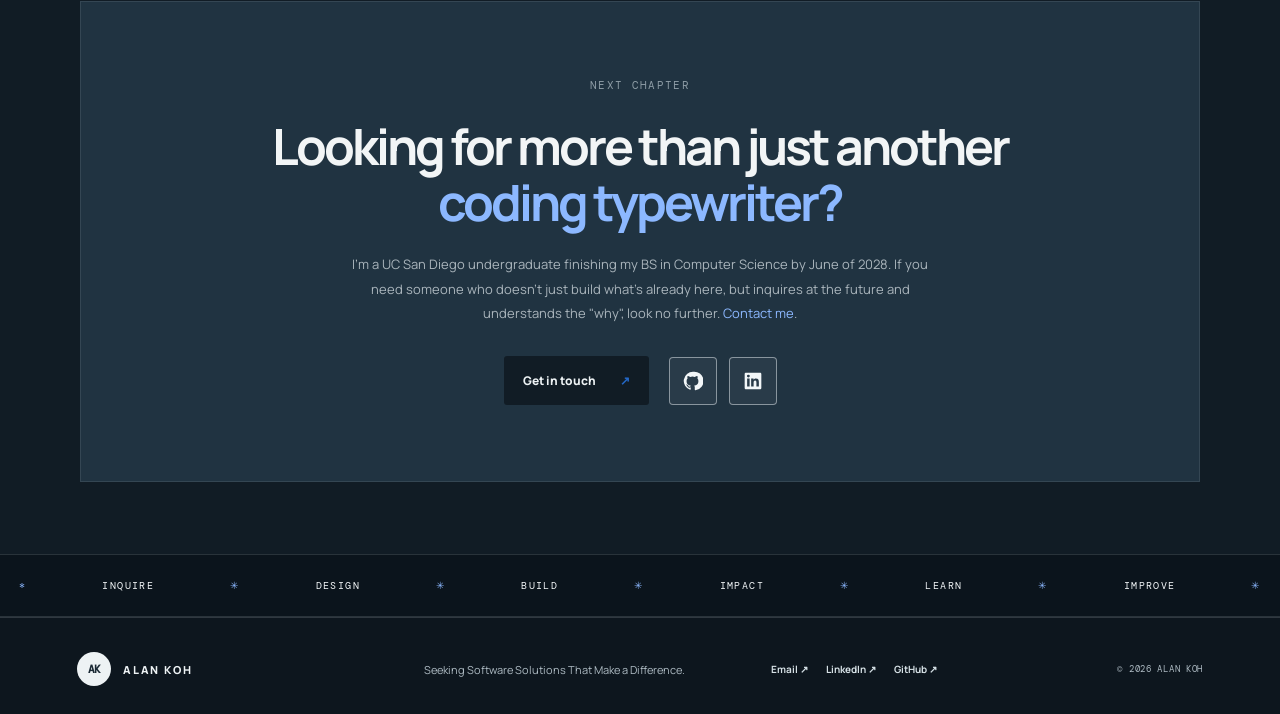
==== commit 47171a53: "Added Rights Reserved & updated site descriptions" ====
--- a/index.html
+++ b/index.html
@@ -21,7 +21,7 @@
         <a class="active" href="index.html">Home</a>
         <a href="about.html">About</a>
         <a href="works.html">Works</a>
-        <a class="nav-resume" href="assets/documents/Alan-Koh-Resume.pdf" target="_blank" rel="noreferrer">Resume <span>↓</span></a><a class="nav-contact" href="mailto:alankoh1122@outlook.com">Let’s talk <span>↗</span></a>
+        <a class="nav-resume" href="assets/documents/Alan-Koh-Resume.pdf" target="_blank" rel="noreferrer">Resume <span>↓</span></a><a class="nav-contact" href="mailto:80-brevets-wards@icloud.com">Let’s talk <span>↗</span></a>
       </nav>
     </header>
 
@@ -29,7 +29,7 @@
       <section class="hero section-wrap">
         <div class="hero-copy">
           <p class="eyebrow"><span class="status-dot"></span> COMPUTER SCIENCE · UC SAN DIEGO</p>
-          <h1>Turning thoughtful ideas into <span class="accent-text">useful software.</span></h1>
+          <h1>Turning simple ideas into <span class="accent-text">useful software.</span></h1>
           <p class="hero-lede">I’m Alan, a computer science student at UC San Diego who enjoys turning ideas into something tangible that others can use, experience, and connect with.</p>
           <div class="hero-actions">
             <a class="button button-primary" href="works.html">Explore my work <span>↗</span></a>
@@ -39,7 +39,7 @@
             <span><b>01</b> Curious instrisically</span>
             <span><b>02</b> Intentional in design</span>
             <span><b>03</b> Collaborative by nature</span>
-            <span><b>04</b> Caring by growth</span>
+            <span><b>04</b> Caring by nature</span>
           </div>
         </div>
         <div class="hero-portrait" aria-label="Portrait of Alan Koh">
@@ -52,18 +52,18 @@
 
       <section class="section-wrap intro-grid">
         <div><p class="eyebrow">01 / THE WHY</p><h2>Code is the tool.<br><span class="muted">Meaningful experiences are the point.</span></h2></div>
-        <div class="intro-copy"><p>My journey into software started with curiosity in a terminal and a simple riddle game. Seeing someone else interact with something I had made changed how I thought about programming: code could be more than an exercise — it could be a useful experience for another person.</p><p>That idea still guides the way I approach every project: understand the need, make deliberate choices, and build something dependable.</p><a class="text-link" href="about.html">Read my story <span>→</span></a></div>
+        <div class="intro-copy"><p>My journey into software started with curiosity in a terminal and a simple riddle game. Seeing someone else interact with something I had made changed how I thought about programming: code could be more than just the method — it could be a useful experience for another person.</p><p>That idea still guides the way I approach every project: understand the need, make deliberate choices, and build something dependable.</p><a class="text-link" href="about.html">Read my story <span>→</span></a></div>
       </section>
 
       <section class="section-wrap character-strip">
         <div class="character-photo"><img src="assets/images/profile.jpeg" alt="Alan Koh, portrait" loading="lazy"></div>
-        <div class="character-copy"><p class="eyebrow">BEYOND THE TERMINAL</p><h2>Good engineering starts with <span class="accent-text">curiosity about people.</span></h2><p>I enjoy the process as much as the outcome: asking questions, learning from others, and finding a clearer way forward when the first attempt falls short. I want the things I build to be useful to someone beyond myself.</p><a class="text-link" href="about.html">Get to know me <span>→</span></a></div>
+        <div class="character-copy"><p class="eyebrow">BEYOND THE TERMINAL</p><h2>Good engineering starts with <span class="accent-text">curiosity about need and people.</span></h2><p>I enjoy the process as much as the outcome: asking questions, understanding why it matters, learning from others, and finding a clearer way forward when the first attempt falls short. I want the things I build to be useful to someone beyond myself.</p><a class="text-link" href="about.html">Get to know me <span>→</span></a></div>
       </section>
 
       <section class="section-wrap approach-section">
-        <div class="section-heading"><div><p class="eyebrow">02 / HOW I WORK</p><h2>My approach to coding.</h2></div><p class="section-note">A good solution starts before the first line of code — and gets better after it runs.</p></div>
+        <div class="section-heading"><div><p class="eyebrow">02 / HOW I WORK</p><h2>My lens on coding.</h2></div><p class="section-note">A good solution starts before the first line of code — and gets better after it runs.</p></div>
         <div class="approach-grid">
-          <article class="approach-card"><span class="step-number">01</span><div class="step-icon">⌕</div><h3>Understand first</h3><p>I start by asking what problem needs to be solved, who experiences it, and what a successful outcome should look like.</p></article>
+          <article class="approach-card"><span class="step-number">01</span><div class="step-icon">⌕</div><h3>Understand first</h3><p>I start by asking what problem needs to be solved, who experiences it, and what a successful product should look like.</p></article>
           <article class="approach-card"><span class="step-number">02</span><div class="step-icon">⌘</div><h3>Design with intent</h3><p>I break complex problems into manageable pieces and choose an approach that balances clarity, maintainability, and performance.</p></article>
           <article class="approach-card"><span class="step-number">03</span><div class="step-icon">⌁</div><h3>Build and iterate</h3><p>I implement in focused steps, test assumptions, learn from what doesn’t work, and refine the experience as I go.</p></article>
           <article class="approach-card"><span class="step-number">04</span><div class="step-icon">↗</div><h3>Make it matter</h3><p>I care about the result beyond “it works”: it should be understandable, dependable, and genuinely useful to the people using it.</p></article>
@@ -81,17 +81,17 @@
       <section class="section-wrap closing-cta">
         <p class="eyebrow">NEXT CHAPTER</p>
         <h2>Looking for more than just another <span class="accent-text">coding typewriter?</span></h2>
-        <p>I'm a UC San Diego undergraduate finishing my BS in Computer Science by June of 2028. If you need someone who doesn't just build what's already here, but inquires at the future, look no further. <span class="accent-text">Contact me</span>.</p>
+        <p>I'm a UC San Diego undergraduate finishing my BS in Computer Science by June of 2028. If you need someone who doesn't just build what's already here, but inquires at the future and understands the "why", look no further. <span class="accent-text">Contact me</span>.</p>
         <div class="closing-actions">
-          <a class="button button-primary" href="mailto:alankoh1122@outlook.com">Get in touch <span>↗</span></a>
+          <a class="button button-primary" href="mailto:80-brevets-wards@icloud.com">Get in touch <span>↗</span></a>
           <a class="social-button" href="https://github.com/TheMining2" target="_blank" rel="noopener noreferrer" aria-label="Visit Alan Koh on GitHub" title="GitHub"><svg viewBox="0 0 24 24" aria-hidden="true"><path d="M12 .9a11.1 11.1 0 0 0-3.51 21.63c.55.1.76-.24.76-.54v-2.08c-3.1.67-3.76-1.32-3.76-1.32-.5-1.28-1.23-1.62-1.23-1.62-1.01-.69.08-.68.08-.68 1.12.08 1.71 1.15 1.71 1.15 1 .1.1 2.01 2.65 1.5.1-.72.39-1.22.7-1.5-2.48-.28-5.09-1.24-5.09-5.53 0-1.22.44-2.22 1.15-3-.12-.28-.5-1.42.11-2.96 0 0 .94-.3 3.05 1.15a10.6 10.6 0 0 1 5.55 0c2.11-1.45 3.05-1.15 3.05-1.15.61 1.54.23 2.68.11 2.96.72.78 1.15 1.78 1.15 3 0 4.3-2.61 5.24-5.1 5.52.4.35.75 1.03.75 2.08v3.08c0 .3.2.65.77.54A11.1 11.1 0 0 0 12 .9Z"/></svg></a>
-          <a class="social-button" href="https://www.linkedin.com/in/alankoh-b17782332/" target="_blank" rel="noopener noreferrer" aria-label="Visit Alan Koh on LinkedIn" title="LinkedIn"><svg viewBox="0 0 24 24" aria-hidden="true"><path d="M20.45 2H3.55C2.69 2 2 2.68 2 3.52v16.96c0 .84.69 1.52 1.55 1.52h16.9c.86 0 1.55-.68 1.55-1.52V3.52c0-.84-.69-1.52-1.55-1.52ZM7.93 18.7H4.96V9.14h2.97v9.56ZM6.45 7.83a1.72 1.72 0 1 1 .02-3.44 1.72 1.72 0 0 1-.02 3.44ZM19.04 18.7h-2.96v-4.65c0-1.11-.02-2.54-1.55-2.54-1.55 0-1.79 1.21-1.79 2.46v4.73H9.78V9.14h2.84v1.31h.04c.4-.75 1.36-1.55 2.8-1.55 3 0 3.58 1.98 3.58 4.56v5.24Z"/></svg></a>
+          <a class="social-button" href="https://www.linkedin.com/in/alnkkoh/" target="_blank" rel="noopener noreferrer" aria-label="Visit Alan Koh on LinkedIn" title="LinkedIn"><svg viewBox="0 0 24 24" aria-hidden="true"><path d="M20.45 2H3.55C2.69 2 2 2.68 2 3.52v16.96c0 .84.69 1.52 1.55 1.52h16.9c.86 0 1.55-.68 1.55-1.52V3.52c0-.84-.69-1.52-1.55-1.52ZM7.93 18.7H4.96V9.14h2.97v9.56ZM6.45 7.83a1.72 1.72 0 1 1 .02-3.44 1.72 1.72 0 0 1-.02 3.44ZM19.04 18.7h-2.96v-4.65c0-1.11-.02-2.54-1.55-2.54-1.55 0-1.79 1.21-1.79 2.46v4.73H9.78V9.14h2.84v1.31h.04c.4-.75 1.36-1.55 2.8-1.55 3 0 3.58 1.98 3.58 4.56v5.24Z"/></svg></a>
         </div>
       </section>
       <section class="ticker ticker-bottom" aria-label="Areas of interest"><div class="ticker-track"><i>*</i><span>INQUIRE</span><i>✳</i><span>DESIGN</span><i>✳</i><span>BUILD</span><i>✳</i><span>IMPACT</span><i>✳</i><span>LEARN</span><i>✳</i><span>IMPROVE</span><i>✳</i></div></section>
     </main>
 
-    <footer class="site-footer"><a class="wordmark" href="index.html"><span class="wordmark-mark">AK</span><span>ALAN KOH</span></a><p>Seeking Software Solutions That Make a Difference.</p><div class="footer-links"><a href="mailto:alankoh1122@outlook.com">Email ↗</a><a href="https://www.linkedin.com/in/alankoh-b17782332/" target="_blank" rel="noreferrer">LinkedIn ↗</a><a href="https://github.com/TheMining2" target="_blank" rel="noreferrer">GitHub ↗</a></div><small>© <span data-year></span> ALAN KOH</small></footer>
+    <footer class="site-footer"><a class="wordmark" href="index.html"><span class="wordmark-mark">AK</span><span>ALAN KOH</span></a><p>Seeking Software Solutions That Make a Difference.</p><div class="footer-links"><a href="mailto:80-brevets-wards@icloud.com">Email ↗</a><a href="https://www.linkedin.com/in/alnkkoh/" target="_blank" rel="noreferrer">LinkedIn ↗</a><a href="https://github.com/TheMining2" target="_blank" rel="noreferrer">GitHub ↗</a></div><small>© <span data-year></span> ALAN KOH</small></footer>
   </div>
 </body>
-</html>+</html>
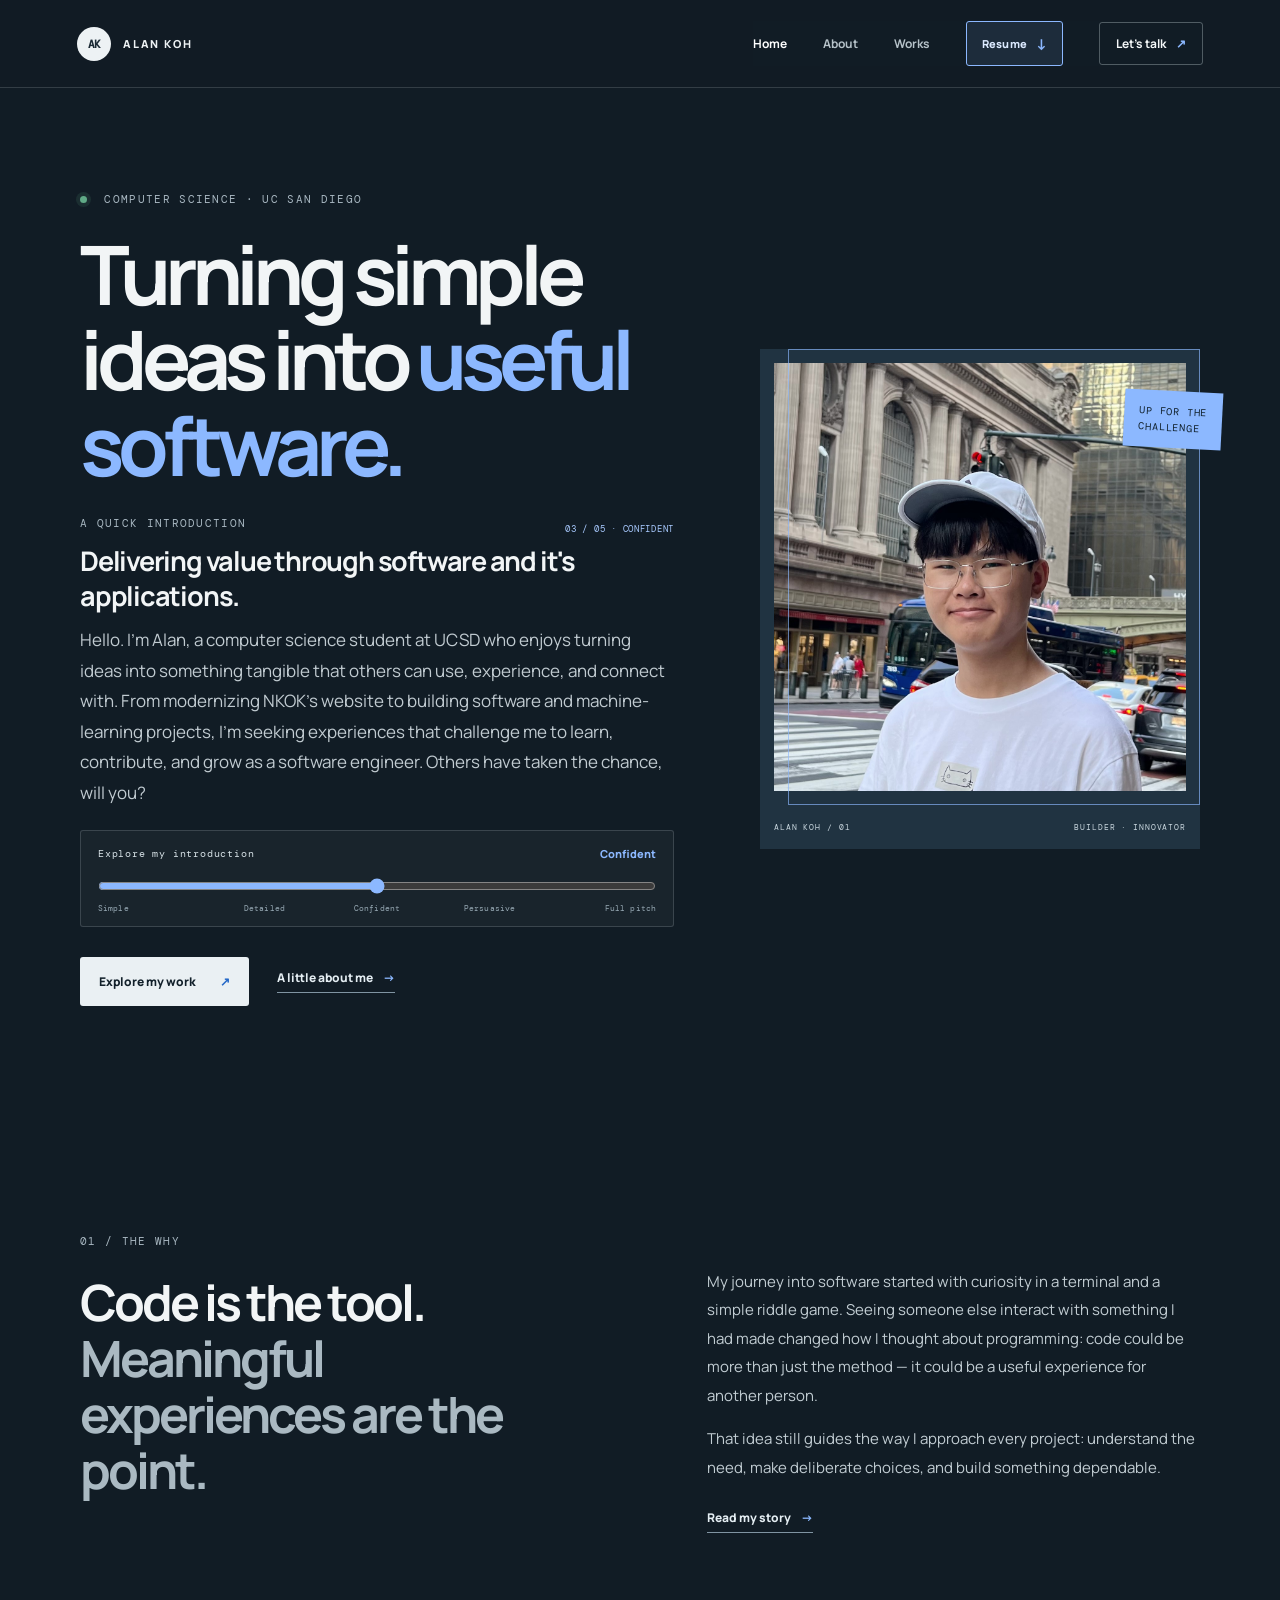
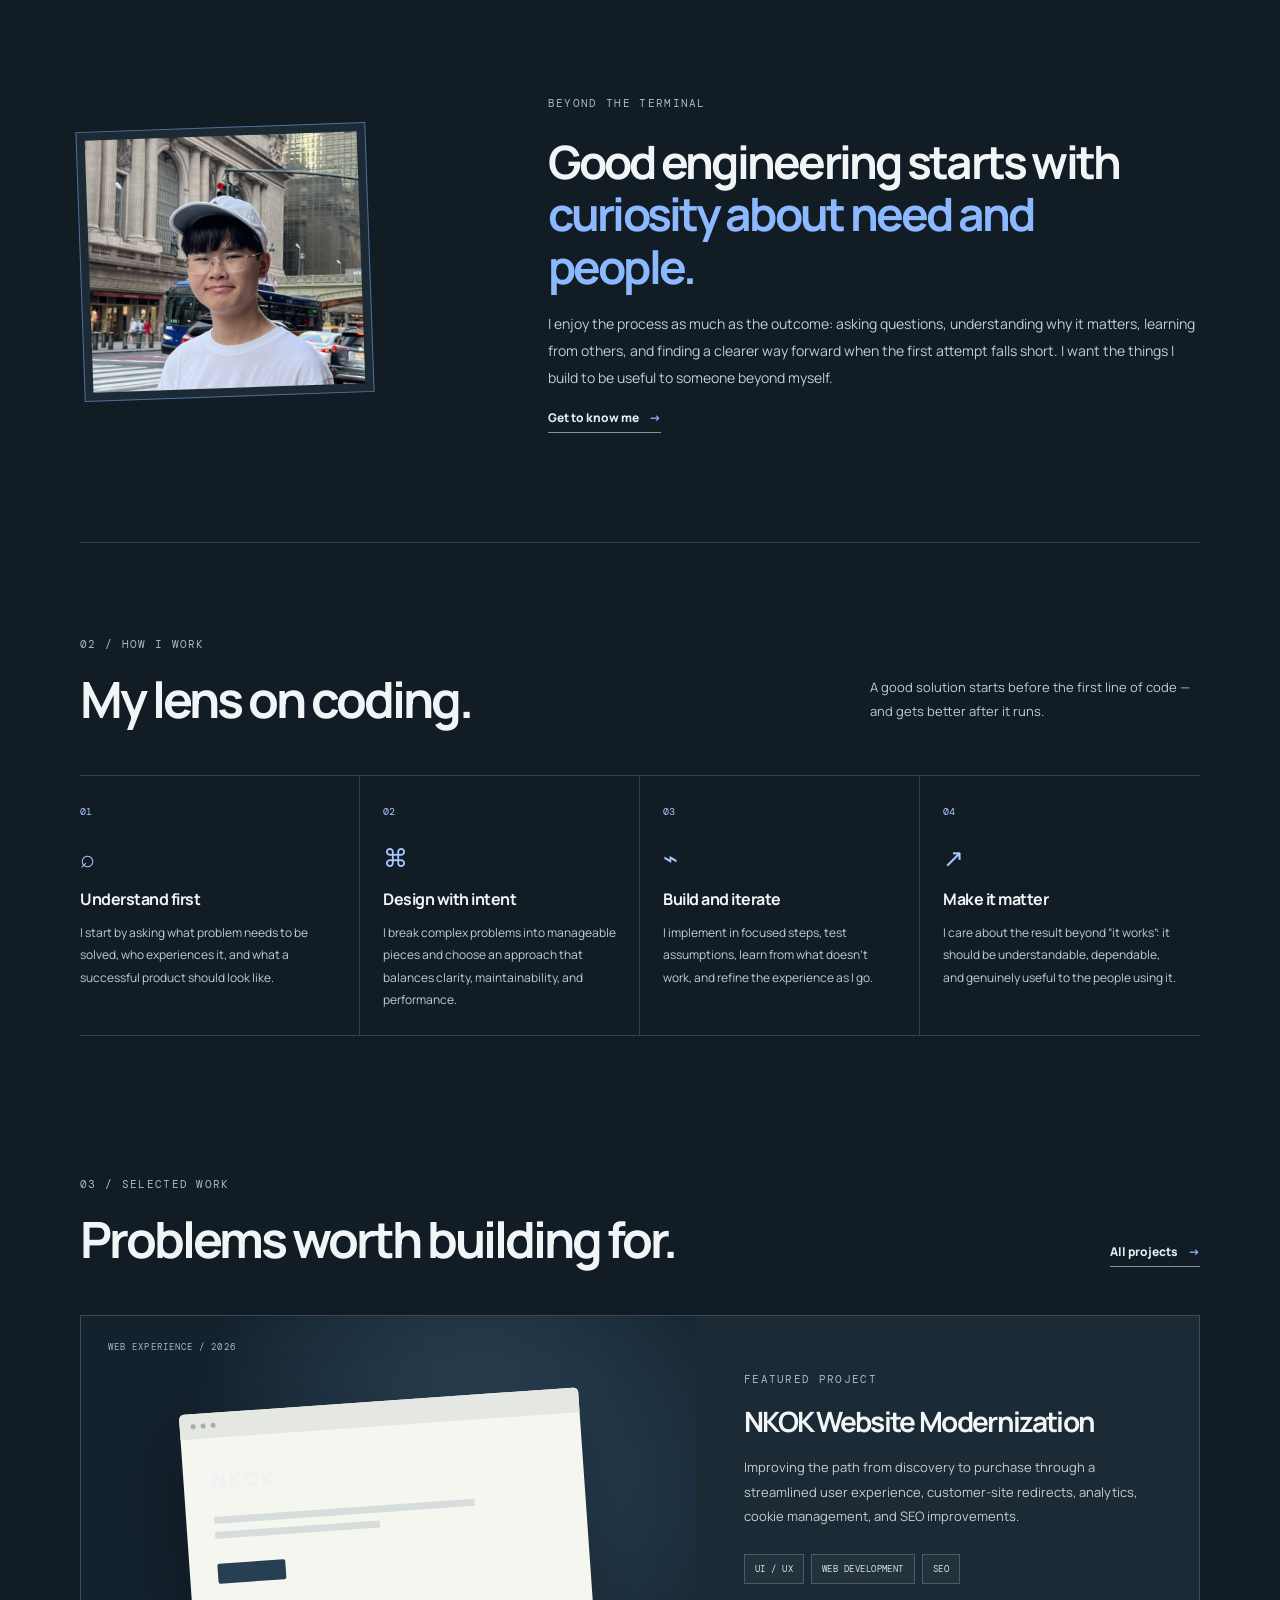
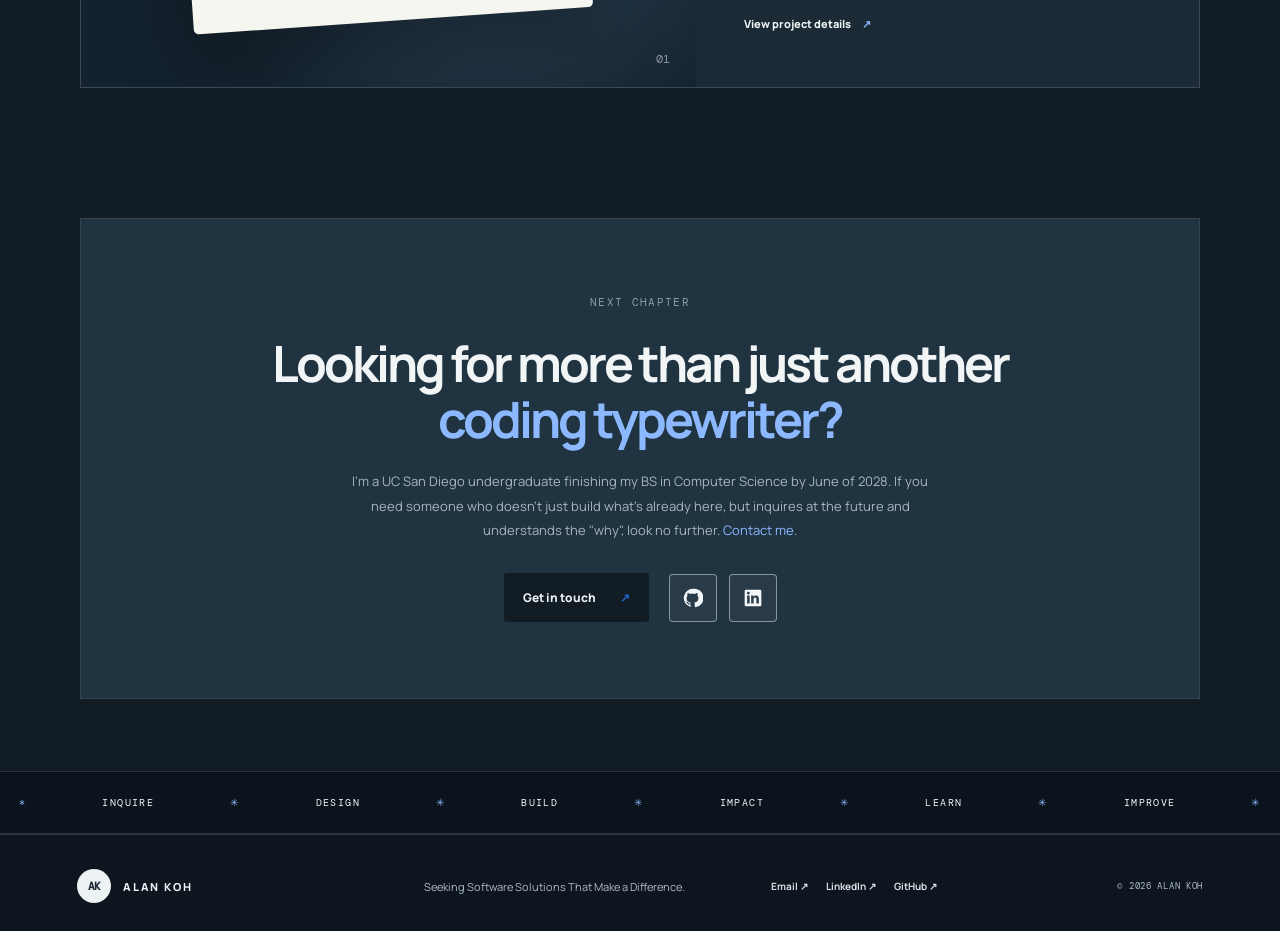
==== commit 6939b676: "Added interactable intro slider" ====
--- a/index.html
+++ b/index.html
@@ -30,17 +30,29 @@
         <div class="hero-copy">
           <p class="eyebrow"><span class="status-dot"></span> COMPUTER SCIENCE · UC SAN DIEGO</p>
           <h1>Turning simple ideas into <span class="accent-text">useful software.</span></h1>
-          <p class="hero-lede">I’m Alan, a computer science student at UC San Diego who enjoys turning ideas into something tangible that others can use, experience, and connect with.</p>
+          <div class="hero-pitch" aria-labelledby="pitch-heading">
+            <div class="pitch-topline">
+              <p class="eyebrow">A QUICK INTRODUCTION</p>
+              <span class="pitch-level" id="pitch-level">03 / 05 · CONFIDENT</span>
+            </div>
+            <h2 class="pitch-heading" id="pitch-heading">Delivering value through software and its applications.</h2>
+            <p class="hero-lede pitch-copy" id="pitch-copy" aria-live="polite">Hello. I’m Alan, a computer science student at UCSD who enjoys turning ideas into something tangible that others can use, experience, and connect with. From modernizing NKOK’s website to building software and machine-learning projects, I'm seeking experiences that challenge me to learn, contribute, and grow as a software engineer. Others have taken the chance, will you?</p>
+            <div class="pitch-control">
+              <div class="pitch-range-wrap">
+                <label class="pitch-range-label" for="pitch-slider">Explore my introduction</label>
+                <output class="pitch-output" id="pitch-output" for="pitch-slider">Confident</output>
+              </div>
+              <input id="pitch-slider" class="pitch-slider" type="range" min="1" max="5" step="1" value="3" aria-valuetext="Confident">
+              <div class="pitch-ticks" aria-hidden="true">
+                <span>Simple</span><span>Detailed</span><span>Confident</span><span>Persuasive</span><span>Full pitch</span>
+              </div>
+            </div>
+          </div>
           <div class="hero-actions">
             <a class="button button-primary" href="works.html">Explore my work <span>↗</span></a>
             <a class="text-link" href="about.html">A little about me <span>→</span></a>
           </div>
-          <div class="hero-meta">
-            <span><b>01</b> Curious instrisically</span>
-            <span><b>02</b> Intentional in design</span>
-            <span><b>03</b> Collaborative by nature</span>
-            <span><b>04</b> Caring by nature</span>
-          </div>
+
         </div>
         <div class="hero-portrait" aria-label="Portrait of Alan Koh">
           <img src="assets/images/profile.jpeg" alt="Alan Koh, Portrait" fetchpriority="high">
--- a/assets/style.css
+++ b/assets/style.css
@@ -51,7 +51,7 @@
 @media(max-width:800px){.about-photo,.story-aside,.story-body{grid-column:1;grid-row:auto}}
 
 /* Homepage closing links and the repositioned, high-contrast interest ticker. */
-.closing-cta{margin-bottom:0}
+.closing-cta{margin-bottom:64px}
 .closing-actions{display:flex;justify-content:center;align-items:center;gap:12px;flex-wrap:wrap}
 .closing-actions .button{margin-right:8px}
 .social-button{width:48px;height:48px;display:inline-grid;place-items:center;border:1px solid rgba(234,240,243,.5);border-radius:4px;color:#f2f6f8;background:rgba(255,255,255,.045);transition:background-color .18s ease,border-color .18s ease}
@@ -90,3 +90,34 @@
   .approach-card{min-height:0}
 }
 @media(max-width:480px){.about-photo{height:115vw;max-height:430px}.story-mark{font-size:48px}}
+
+
+/* Interactive homepage pitch slider */
+.hero-pitch{max-width:620px;margin:0 0 30px}
+.pitch-topline,.pitch-range-wrap{display:flex;align-items:center;justify-content:space-between;gap:16px}
+.pitch-topline .eyebrow{margin:0 0 13px}
+.pitch-level{font:9px var(--mono);letter-spacing:.08em;color:#a9caff;white-space:nowrap}
+.pitch-heading{font-size:clamp(20px,2.2vw,27px);line-height:1.3;letter-spacing:-.045em;margin:0 0 12px;color:#f2f5f6;max-width:590px}
+.pitch-copy{max-width:590px;margin:0 0 21px;min-height:84px;transition:opacity .18s ease}
+.pitch-control{padding:15px 17px 13px;border:1px solid rgba(226,237,242,.17);background:rgba(255,255,255,.035);border-radius:3px}
+.pitch-range-label{font:10px var(--mono);letter-spacing:.08em;color:#d7e2e7}
+.pitch-output{font-size:11px;font-weight:800;color:var(--blue)}
+.pitch-slider{display:block;width:100%;margin:17px 0 9px;accent-color:var(--blue);cursor:pointer}
+.pitch-slider:focus-visible{outline:2px solid var(--blue);outline-offset:5px;border-radius:4px}
+.pitch-ticks{display:grid;grid-template-columns:repeat(5,1fr);gap:5px;color:#98aab5;font:8px var(--mono);letter-spacing:.015em}
+.pitch-ticks span{text-align:center}
+.pitch-ticks span:first-child{text-align:left}
+.pitch-ticks span:last-child{text-align:right}
+@media(max-width:800px){
+  .hero-pitch{max-width:680px}
+  .pitch-copy{min-height:0}
+}
+@media(max-width:480px){
+  .pitch-control{padding:13px 12px 11px}
+  .pitch-ticks{font-size:7px;letter-spacing:-.02em}
+  .pitch-level{font-size:8px}
+  .pitch-heading{font-size:22px}
+}
+@media(prefers-reduced-motion:reduce){
+  .pitch-copy{transition:none}
+}
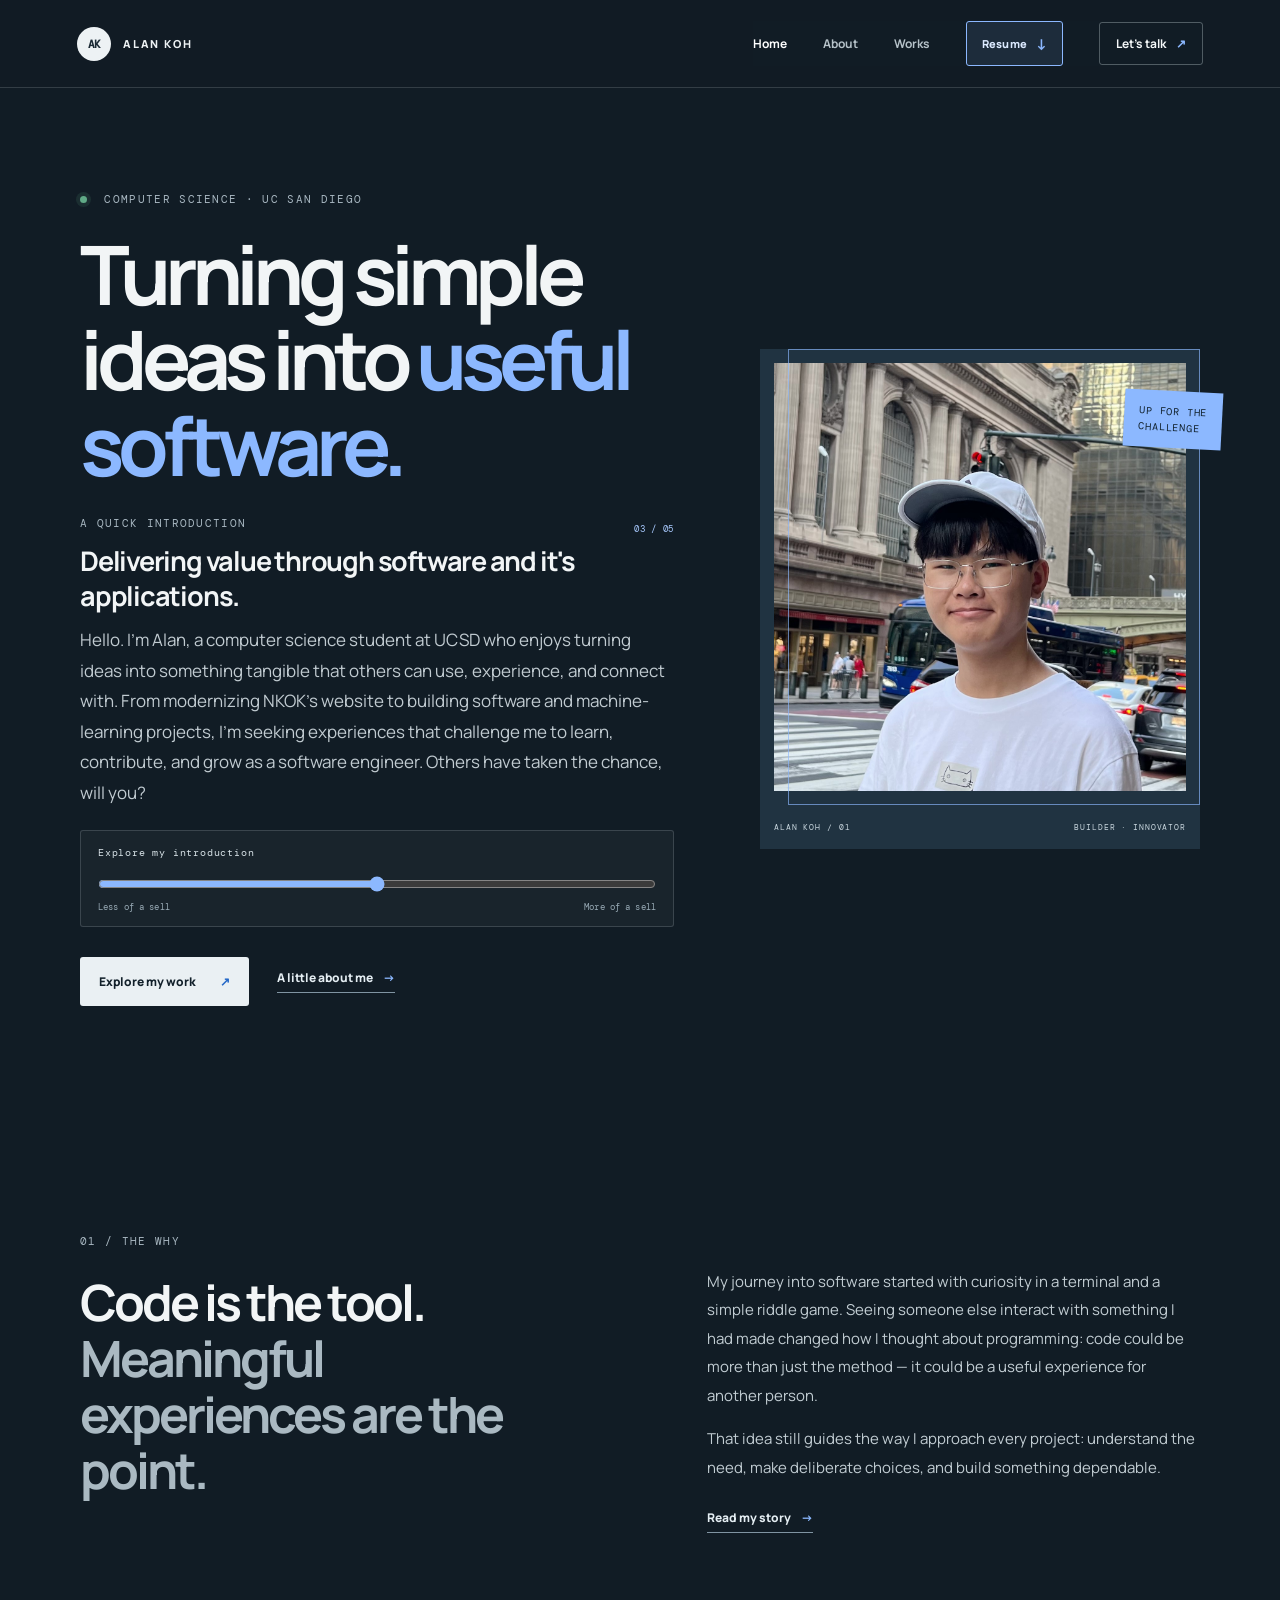
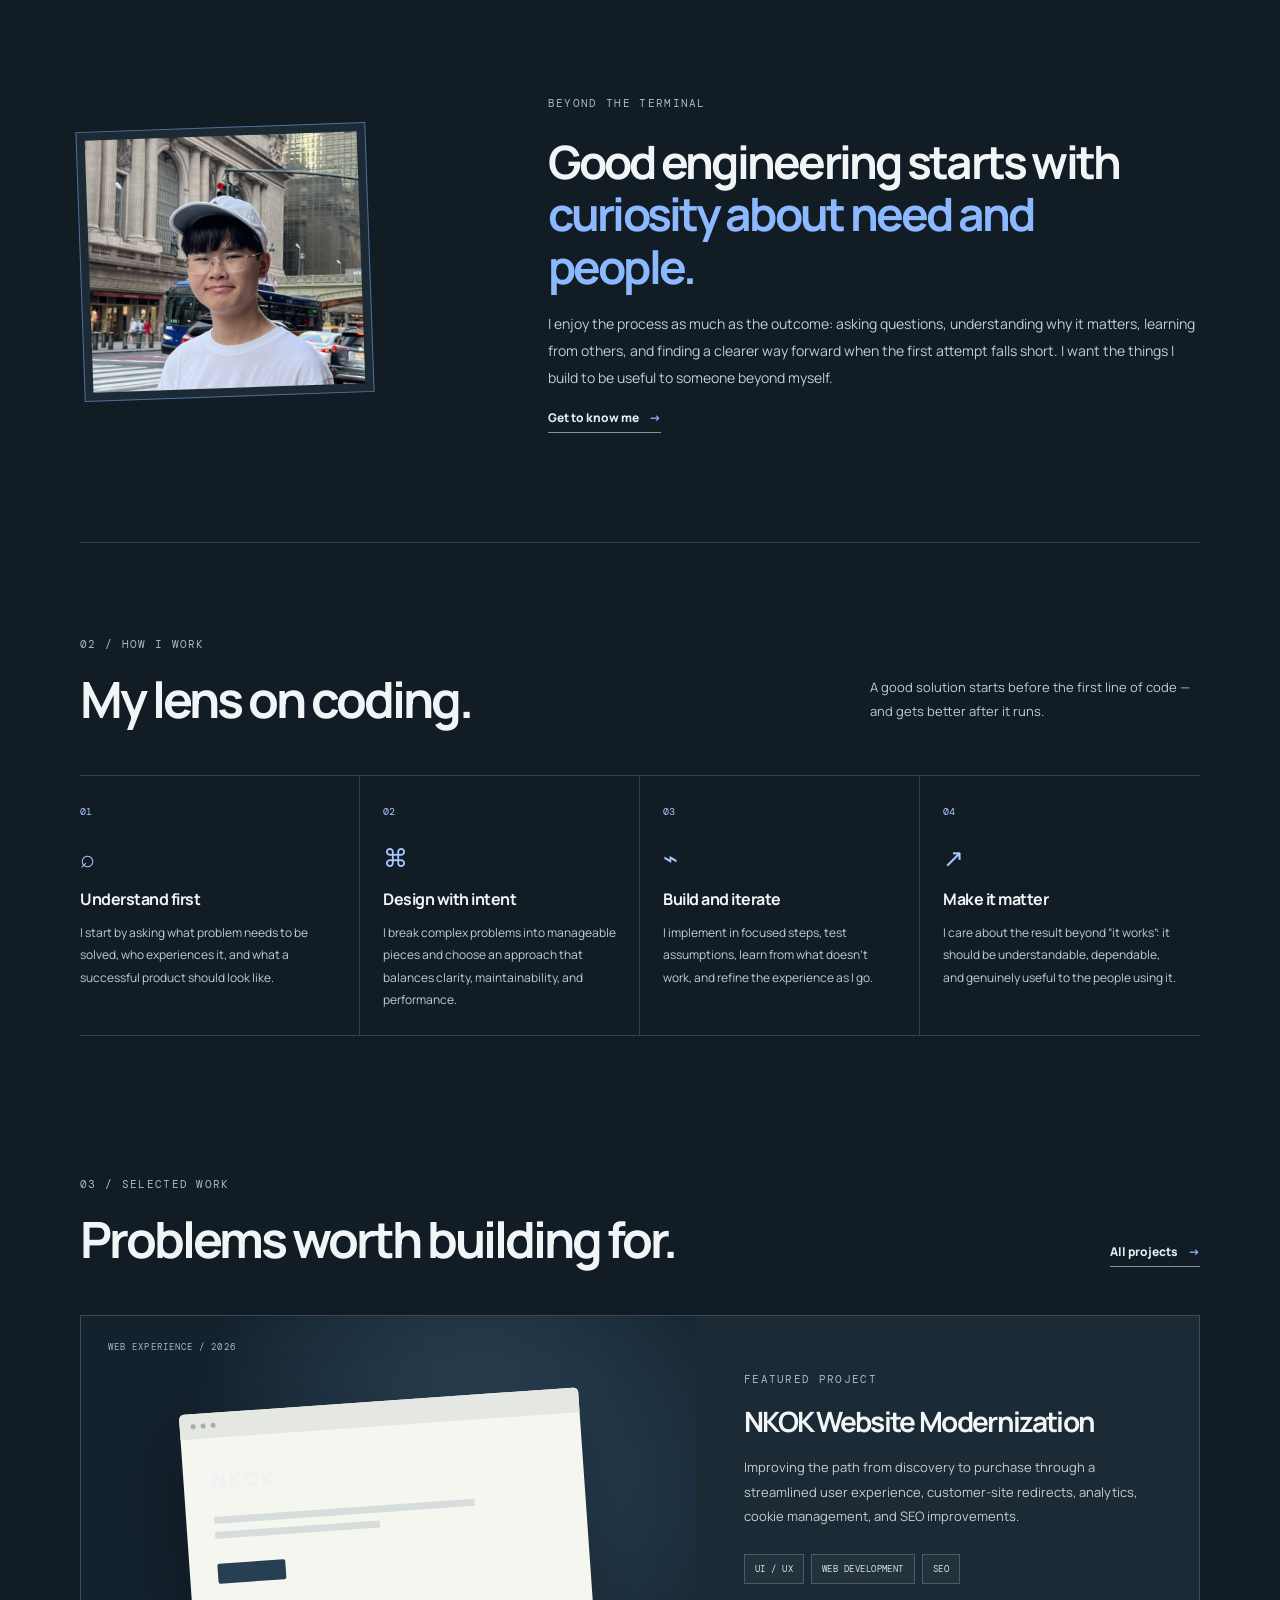
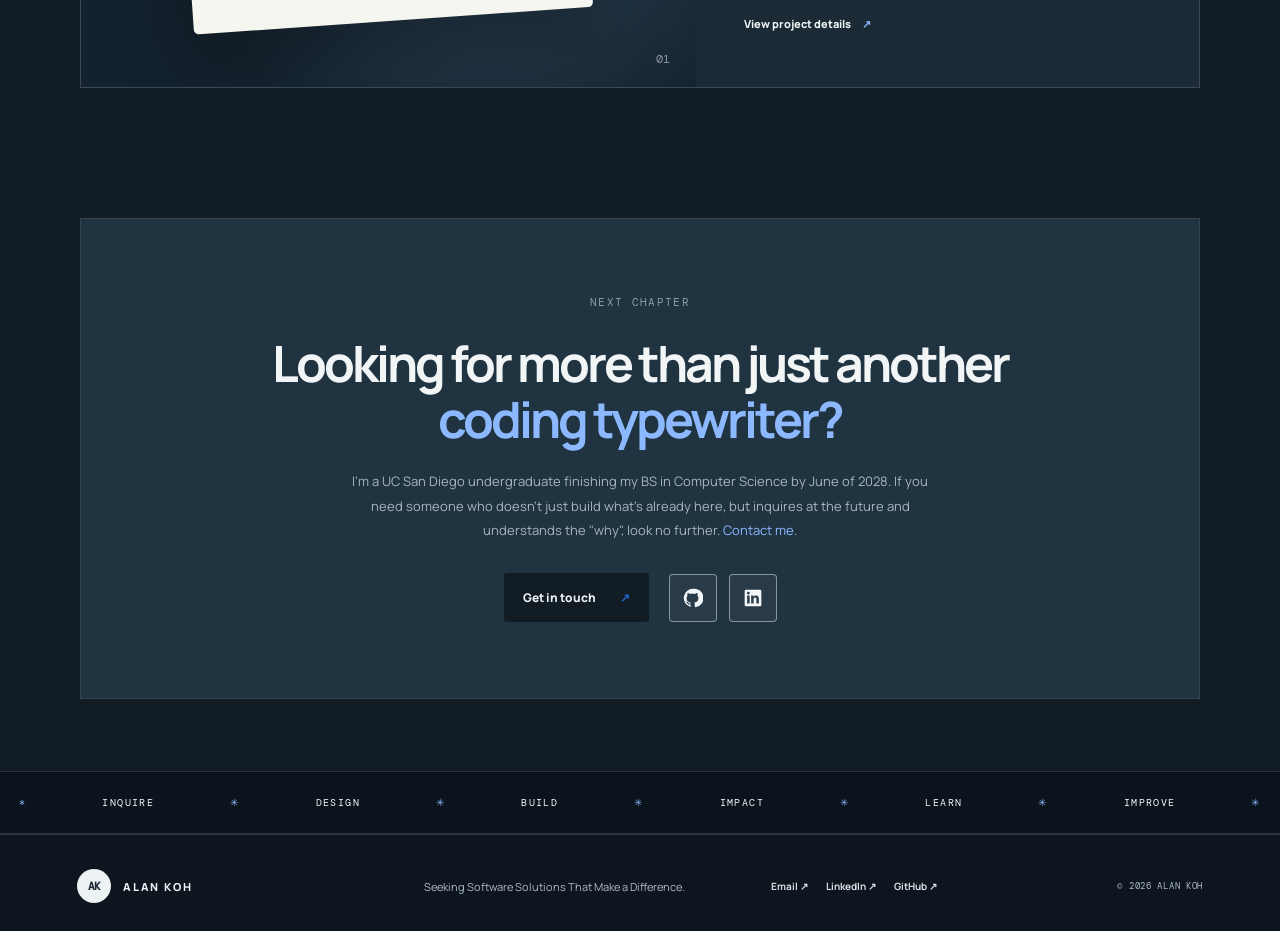
==== commit 8de2e3a6: "Updated Slider to be more minimal" ====
--- a/index.html
+++ b/index.html
@@ -33,18 +33,17 @@
           <div class="hero-pitch" aria-labelledby="pitch-heading">
             <div class="pitch-topline">
               <p class="eyebrow">A QUICK INTRODUCTION</p>
-              <span class="pitch-level" id="pitch-level">03 / 05 · CONFIDENT</span>
+              <span class="pitch-level" id="pitch-level">03 / 05</span>
             </div>
             <h2 class="pitch-heading" id="pitch-heading">Delivering value through software and its applications.</h2>
             <p class="hero-lede pitch-copy" id="pitch-copy" aria-live="polite">Hello. I’m Alan, a computer science student at UCSD who enjoys turning ideas into something tangible that others can use, experience, and connect with. From modernizing NKOK’s website to building software and machine-learning projects, I'm seeking experiences that challenge me to learn, contribute, and grow as a software engineer. Others have taken the chance, will you?</p>
             <div class="pitch-control">
               <div class="pitch-range-wrap">
                 <label class="pitch-range-label" for="pitch-slider">Explore my introduction</label>
-                <output class="pitch-output" id="pitch-output" for="pitch-slider">Confident</output>
               </div>
               <input id="pitch-slider" class="pitch-slider" type="range" min="1" max="5" step="1" value="3" aria-valuetext="Confident">
-              <div class="pitch-ticks" aria-hidden="true">
-                <span>Simple</span><span>Detailed</span><span>Confident</span><span>Persuasive</span><span>Full pitch</span>
+              <div class="pitch-endpoints" aria-hidden="true">
+                <span>Less of a sell</span><span>More of a sell</span>
               </div>
             </div>
           </div>
--- a/assets/style.css
+++ b/assets/style.css
@@ -101,20 +101,16 @@
 .pitch-copy{max-width:590px;margin:0 0 21px;min-height:84px;transition:opacity .18s ease}
 .pitch-control{padding:15px 17px 13px;border:1px solid rgba(226,237,242,.17);background:rgba(255,255,255,.035);border-radius:3px}
 .pitch-range-label{font:10px var(--mono);letter-spacing:.08em;color:#d7e2e7}
-.pitch-output{font-size:11px;font-weight:800;color:var(--blue)}
 .pitch-slider{display:block;width:100%;margin:17px 0 9px;accent-color:var(--blue);cursor:pointer}
 .pitch-slider:focus-visible{outline:2px solid var(--blue);outline-offset:5px;border-radius:4px}
-.pitch-ticks{display:grid;grid-template-columns:repeat(5,1fr);gap:5px;color:#98aab5;font:8px var(--mono);letter-spacing:.015em}
-.pitch-ticks span{text-align:center}
-.pitch-ticks span:first-child{text-align:left}
-.pitch-ticks span:last-child{text-align:right}
+.pitch-endpoints{display:flex;justify-content:space-between;gap:16px;color:#98aab5;font:9px var(--mono);letter-spacing:.015em}
 @media(max-width:800px){
   .hero-pitch{max-width:680px}
   .pitch-copy{min-height:0}
 }
 @media(max-width:480px){
   .pitch-control{padding:13px 12px 11px}
-  .pitch-ticks{font-size:7px;letter-spacing:-.02em}
+  .pitch-endpoints{font-size:8px;letter-spacing:-.02em}
   .pitch-level{font-size:8px}
   .pitch-heading{font-size:22px}
 }
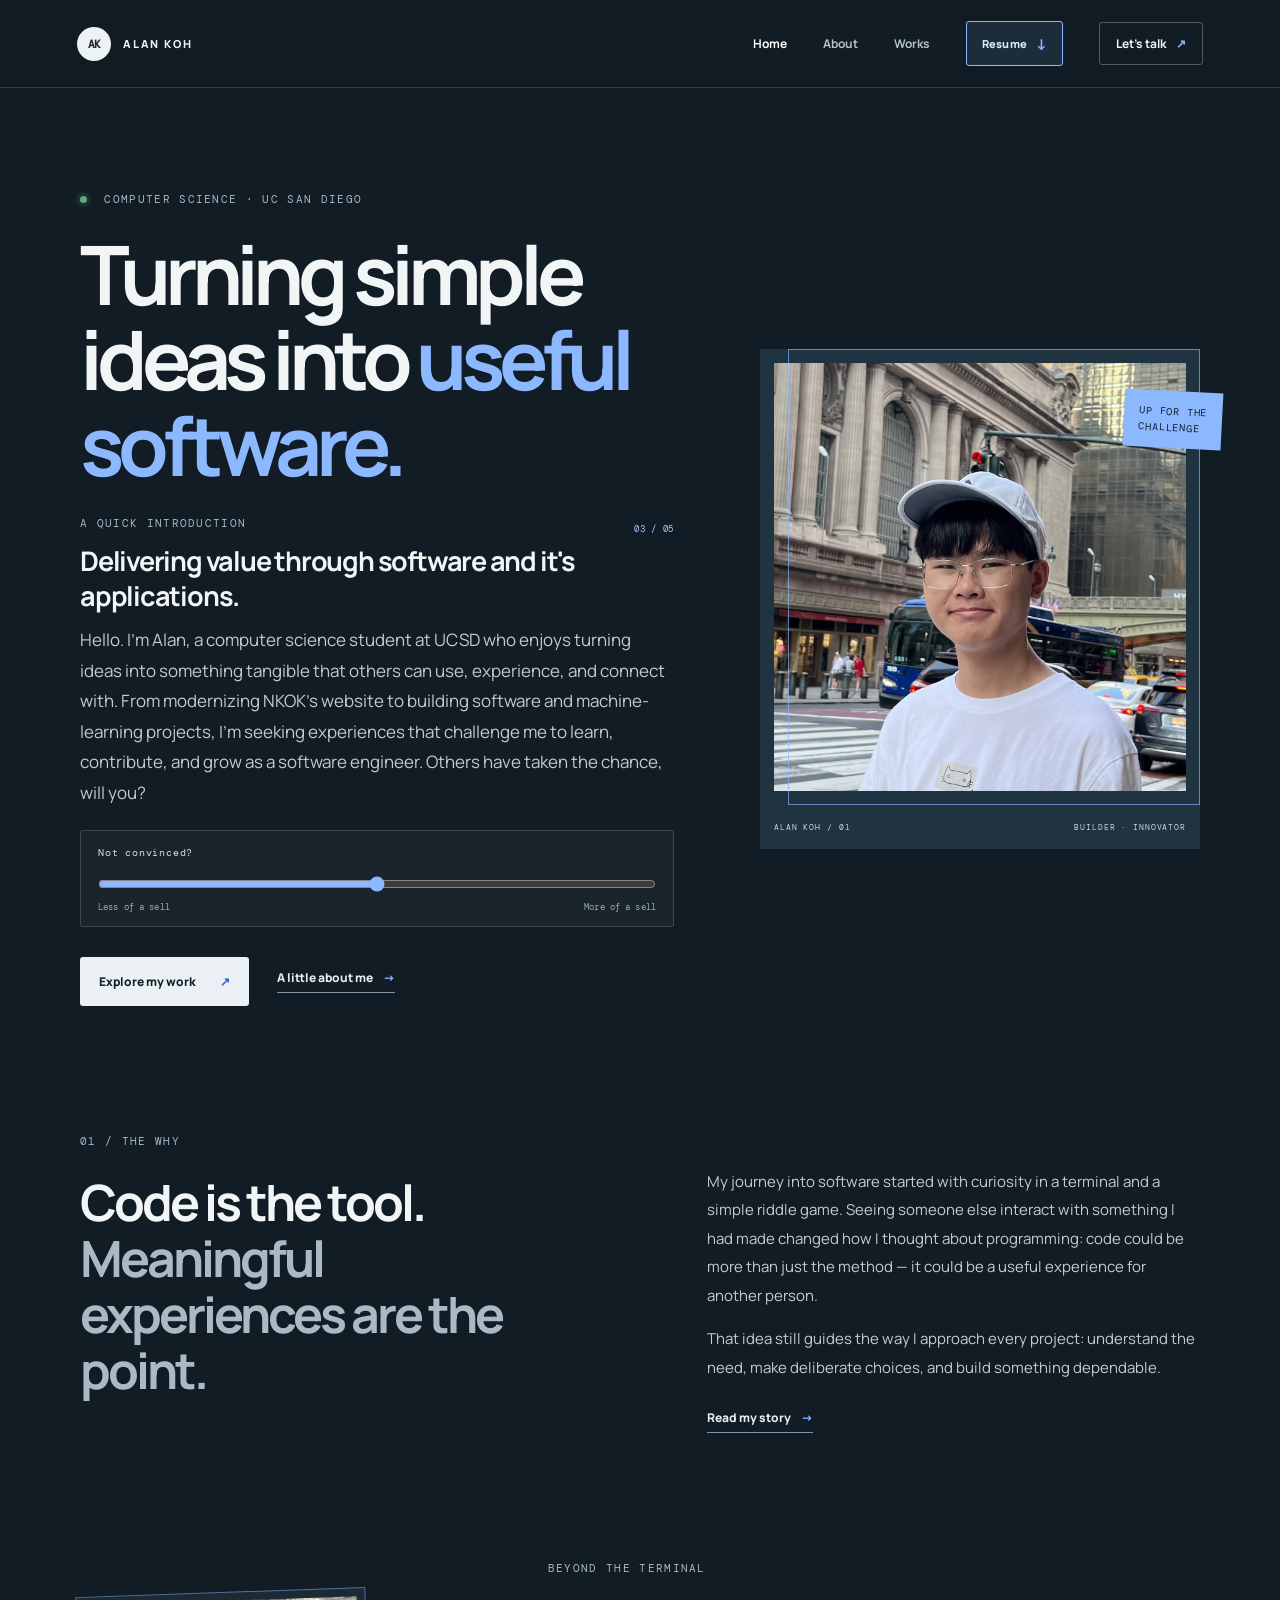
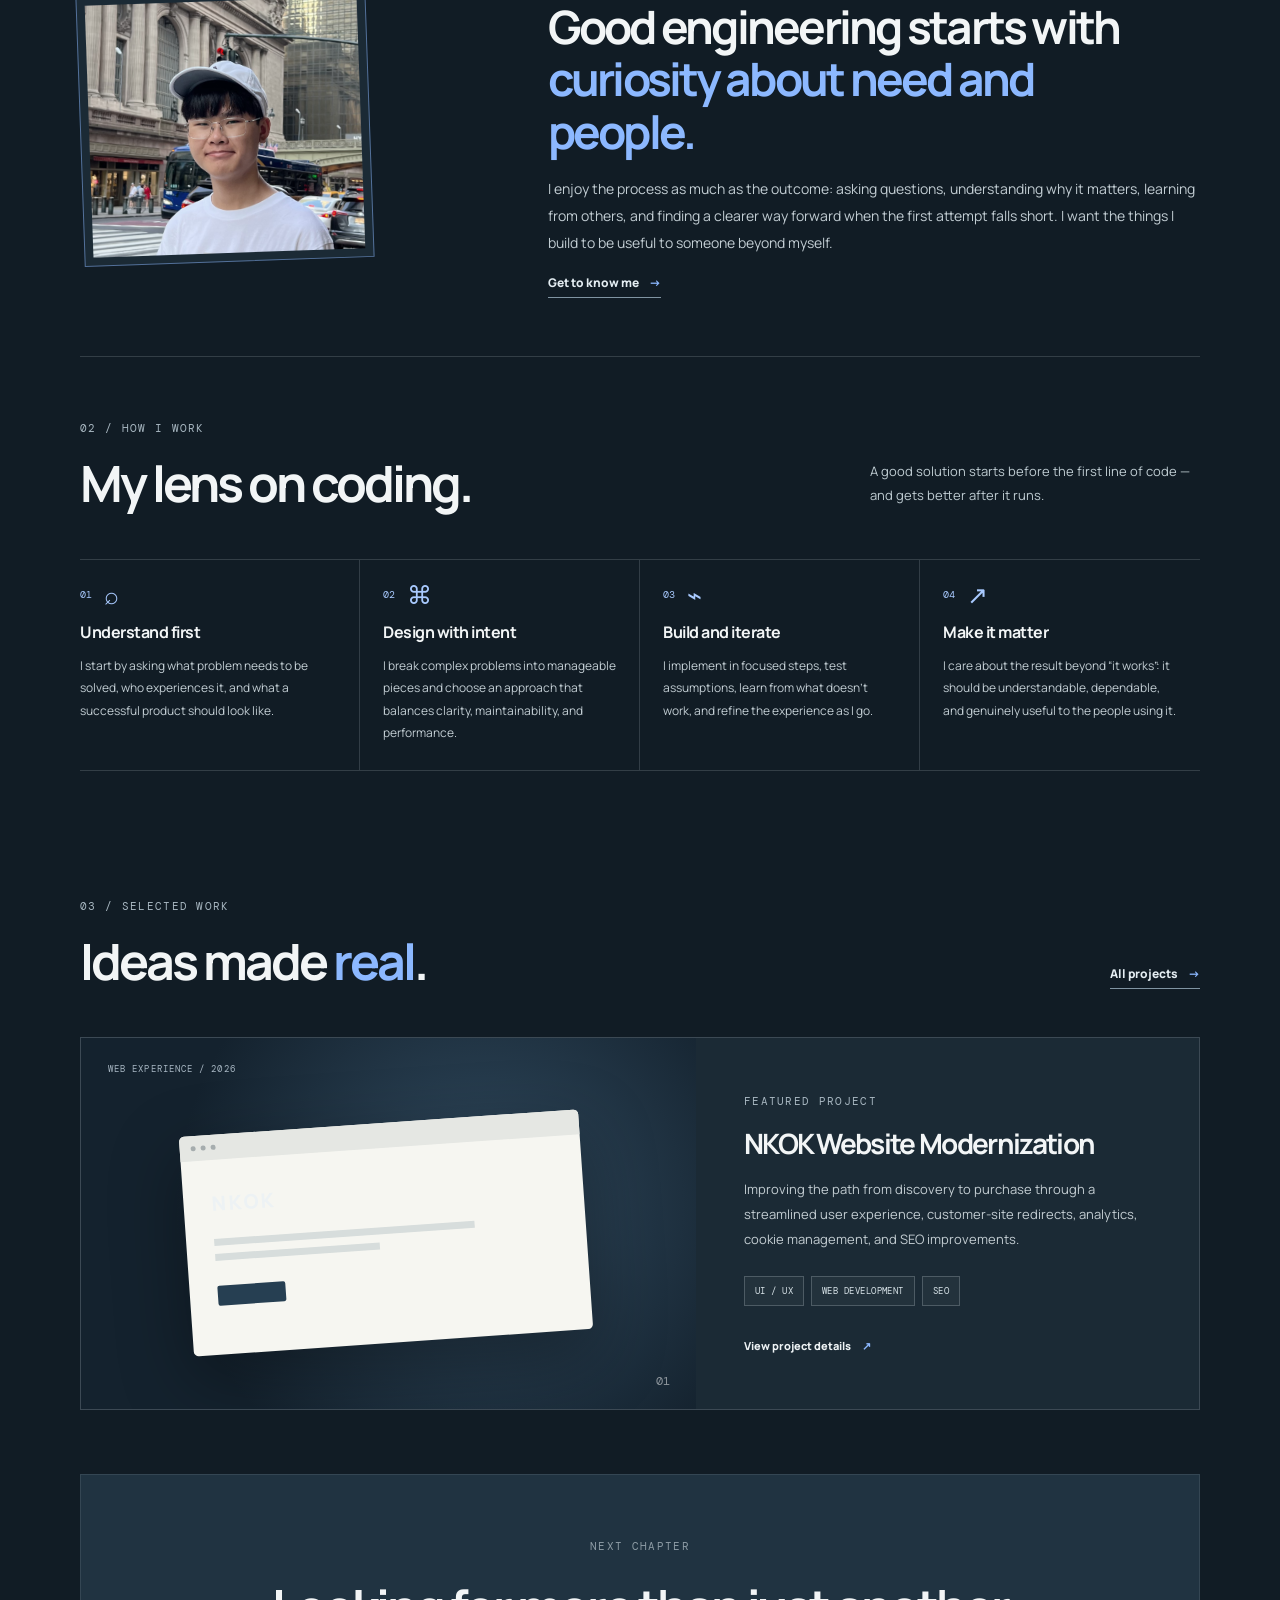
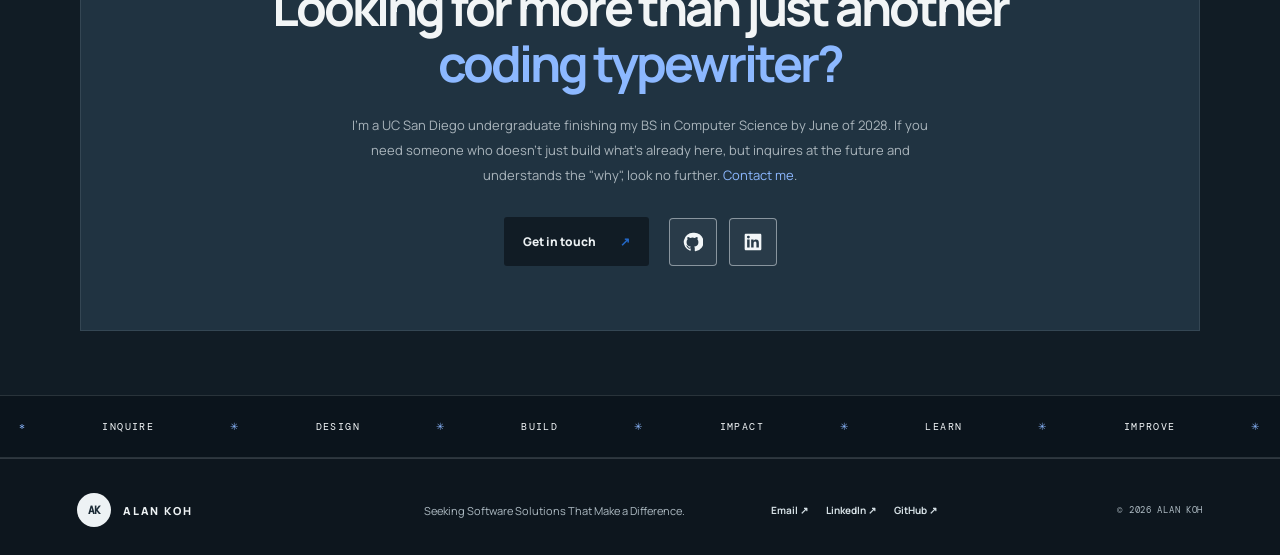
==== commit 7d88d156: "Minimized gaps and adjusted descriptions" ====
--- a/index.html
+++ b/index.html
@@ -5,7 +5,7 @@
   <meta name="viewport" content="width=device-width, initial-scale=1">
   <meta name="description" content="Alan Koh — Computer Science student building thoughtful, useful software. Explore selected projects, approach, and experience.">
   <meta name="theme-color" content="#101820">
-  <title>Alan Koh — Software Engineer</title>
+  <title>Alan Koh — Aspiring Software Engineer</title>
   <link rel="preconnect" href="https://fonts.googleapis.com">
   <link rel="preconnect" href="https://fonts.gstatic.com" crossorigin>
   <link href="https://fonts.googleapis.com/css2?family=DM+Mono:wght@400;500&family=Manrope:wght@400;500;600;700;800&display=swap" rel="stylesheet">
@@ -39,7 +39,7 @@
             <p class="hero-lede pitch-copy" id="pitch-copy" aria-live="polite">Hello. I’m Alan, a computer science student at UCSD who enjoys turning ideas into something tangible that others can use, experience, and connect with. From modernizing NKOK’s website to building software and machine-learning projects, I'm seeking experiences that challenge me to learn, contribute, and grow as a software engineer. Others have taken the chance, will you?</p>
             <div class="pitch-control">
               <div class="pitch-range-wrap">
-                <label class="pitch-range-label" for="pitch-slider">Explore my introduction</label>
+                <label class="pitch-range-label" for="pitch-slider">Not convinced?</label>
               </div>
               <input id="pitch-slider" class="pitch-slider" type="range" min="1" max="5" step="1" value="3" aria-valuetext="Confident">
               <div class="pitch-endpoints" aria-hidden="true">
@@ -74,15 +74,15 @@
       <section class="section-wrap approach-section">
         <div class="section-heading"><div><p class="eyebrow">02 / HOW I WORK</p><h2>My lens on coding.</h2></div><p class="section-note">A good solution starts before the first line of code — and gets better after it runs.</p></div>
         <div class="approach-grid">
-          <article class="approach-card"><span class="step-number">01</span><div class="step-icon">⌕</div><h3>Understand first</h3><p>I start by asking what problem needs to be solved, who experiences it, and what a successful product should look like.</p></article>
-          <article class="approach-card"><span class="step-number">02</span><div class="step-icon">⌘</div><h3>Design with intent</h3><p>I break complex problems into manageable pieces and choose an approach that balances clarity, maintainability, and performance.</p></article>
-          <article class="approach-card"><span class="step-number">03</span><div class="step-icon">⌁</div><h3>Build and iterate</h3><p>I implement in focused steps, test assumptions, learn from what doesn’t work, and refine the experience as I go.</p></article>
-          <article class="approach-card"><span class="step-number">04</span><div class="step-icon">↗</div><h3>Make it matter</h3><p>I care about the result beyond “it works”: it should be understandable, dependable, and genuinely useful to the people using it.</p></article>
+          <article class="approach-card"><div class="step-heading"><span class="step-number">01</span><span class="step-icon" aria-hidden="true">⌕</span></div><h3>Understand first</h3><p>I start by asking what problem needs to be solved, who experiences it, and what a successful product should look like.</p></article>
+          <article class="approach-card"><div class="step-heading"><span class="step-number">02</span><span class="step-icon" aria-hidden="true">⌘</span></div><h3>Design with intent</h3><p>I break complex problems into manageable pieces and choose an approach that balances clarity, maintainability, and performance.</p></article>
+          <article class="approach-card"><div class="step-heading"><span class="step-number">03</span><span class="step-icon" aria-hidden="true">⌁</span></div><h3>Build and iterate</h3><p>I implement in focused steps, test assumptions, learn from what doesn’t work, and refine the experience as I go.</p></article>
+          <article class="approach-card"><div class="step-heading"><span class="step-number">04</span><span class="step-icon" aria-hidden="true">↗</span></div><h3>Make it matter</h3><p>I care about the result beyond “it works”: it should be understandable, dependable, and genuinely useful to the people using it.</p></article>
         </div>
       </section>
 
       <section class="section-wrap featured-section">
-        <div class="section-heading"><div><p class="eyebrow">03 / SELECTED WORK</p><h2>Problems worth building for.</h2></div><a class="text-link" href="works.html">All projects <span>→</span></a></div>
+        <div class="section-heading"><div><p class="eyebrow">03 / SELECTED WORK</p><h2>Ideas made <span class="accent-text">real</span>.</h2></div><a class="text-link" href="works.html">All projects <span>→</span></a></div>
         <a class="featured-project" href="works.html#nkok">
           <div class="project-visual visual-nkok"><span class="visual-label">WEB EXPERIENCE / 2026</span><div class="browser-window"><div class="browser-bar"><i></i><i></i><i></i></div><div class="browser-content"><span class="browser-logo">NKOK</span><div class="browser-line"></div><div class="browser-line short"></div><div class="browser-button"></div></div></div><span class="visual-index">01</span></div>
           <div class="featured-copy"><p class="eyebrow">FEATURED PROJECT</p><h3>NKOK Website Modernization</h3><p>Improving the path from discovery to purchase through a streamlined user experience, customer-site redirects, analytics, cookie management, and SEO improvements.</p><div class="tag-row"><span>UI / UX</span><span>WEB DEVELOPMENT</span><span>SEO</span></div><span class="project-cta">View project details <b>↗</b></span></div>
--- a/assets/style.css
+++ b/assets/style.css
@@ -73,6 +73,8 @@
 .about-story{grid-template-columns:minmax(0,.92fr) minmax(0,1.08fr);gap:7%;align-items:start}
 .about-left-column{grid-column:1;grid-row:1;display:flex;flex-direction:column;align-items:stretch;gap:14px;min-width:0}
 .about-photo{width:100%;max-width:none;height:500px;margin:0;padding:10px}
+.step-heading{display:flex;align-items:center;gap:12px;height:25px;margin-bottom:14px}
+.step-heading .step-icon{margin:0;line-height:1}
 .about-photo img{object-position:center 35%}
 .story-aside{padding-top:0}
 .story-aside .eyebrow{margin-bottom:8px}
@@ -117,3 +119,14 @@
 @media(prefers-reduced-motion:reduce){
   .pitch-copy{transition:none}
 }
+:root{--section-space:clamp(40px,5.2vw,64px)}
+.hero{padding-block:104px var(--section-space)}
+.intro-grid,.character-strip,.approach-section,.featured-section,.about-story,.timeline-section,.skills-section,.about-note,.work-list,.work-end{padding-block:var(--section-space)}
+.page-hero{padding-block:110px var(--section-space)}
+.closing-cta{padding-block:var(--section-space);margin-bottom:64px}
+.compact{margin-top:0}
+.ticker-bottom{margin-top:var(--section-space)}
+@media(max-width:800px){
+  .hero{padding-block:75px var(--section-space)}
+  .page-hero{padding-block:80px var(--section-space)}
+}
